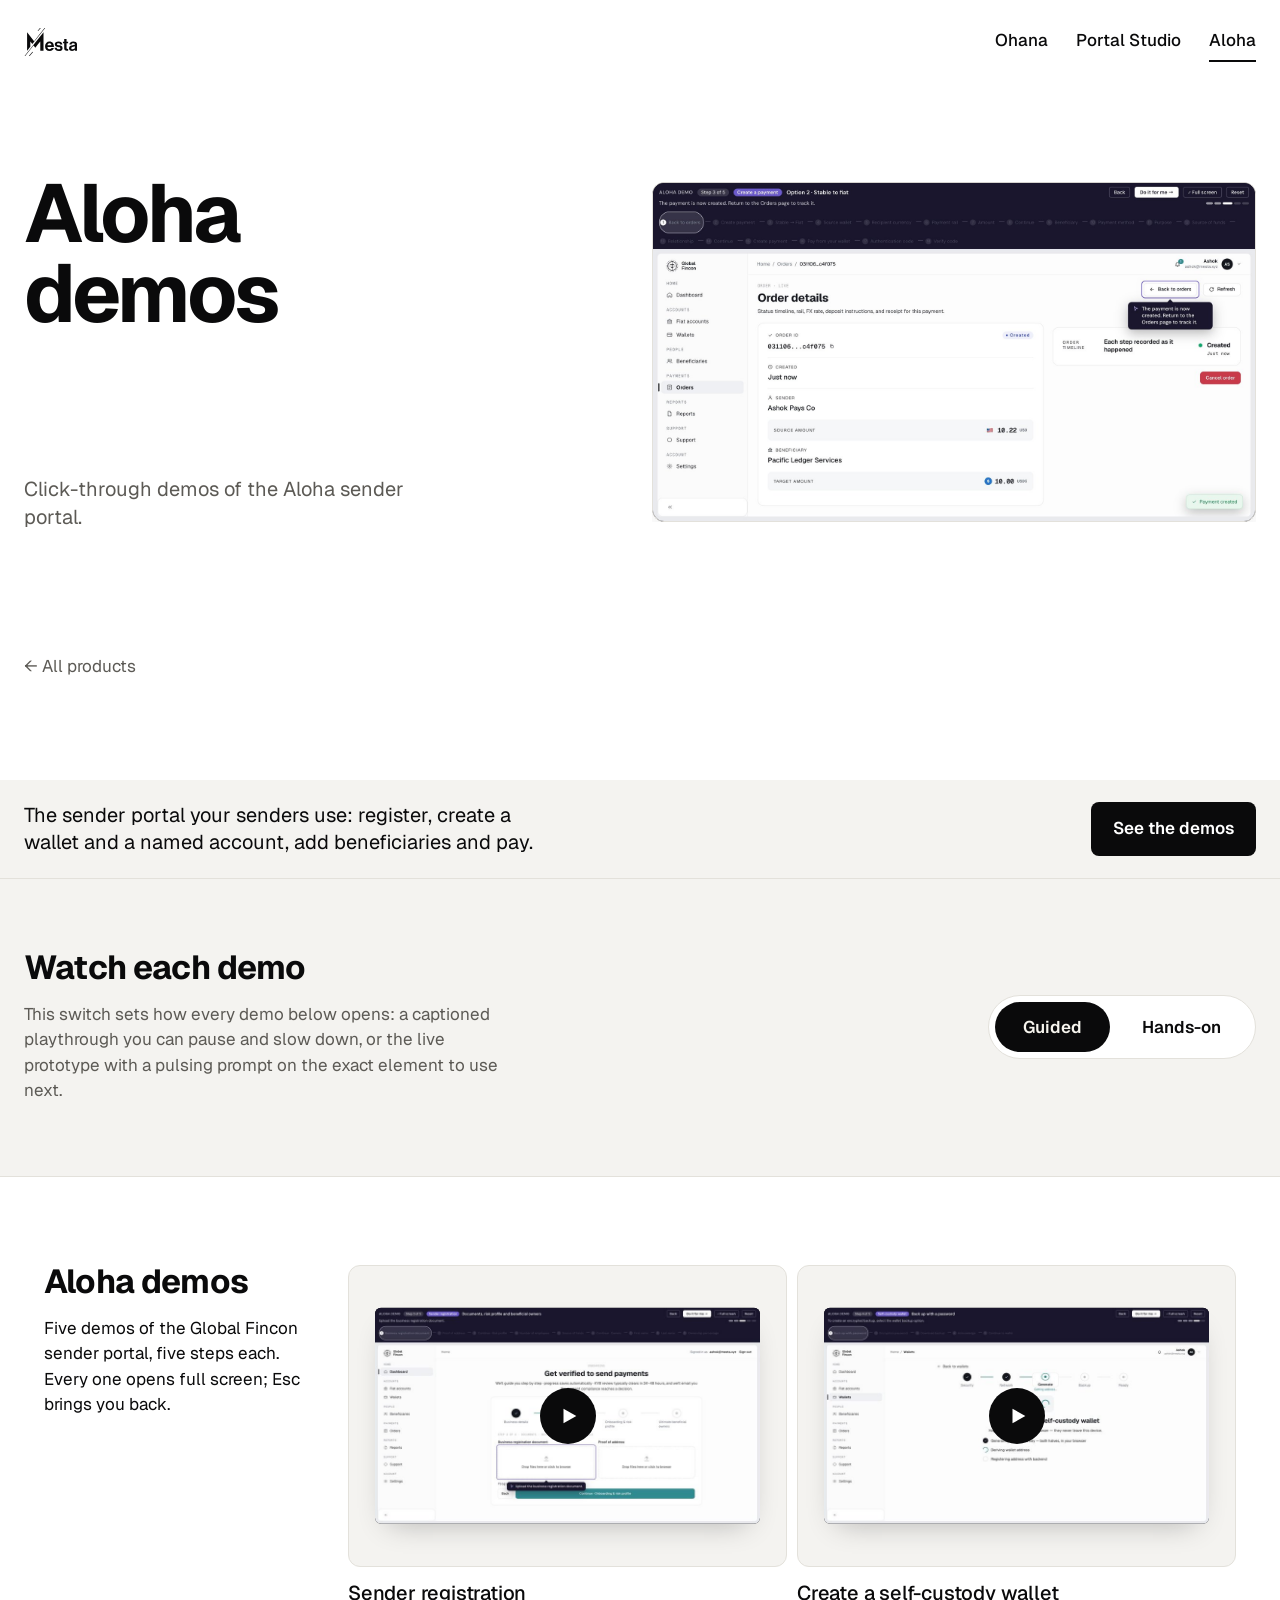
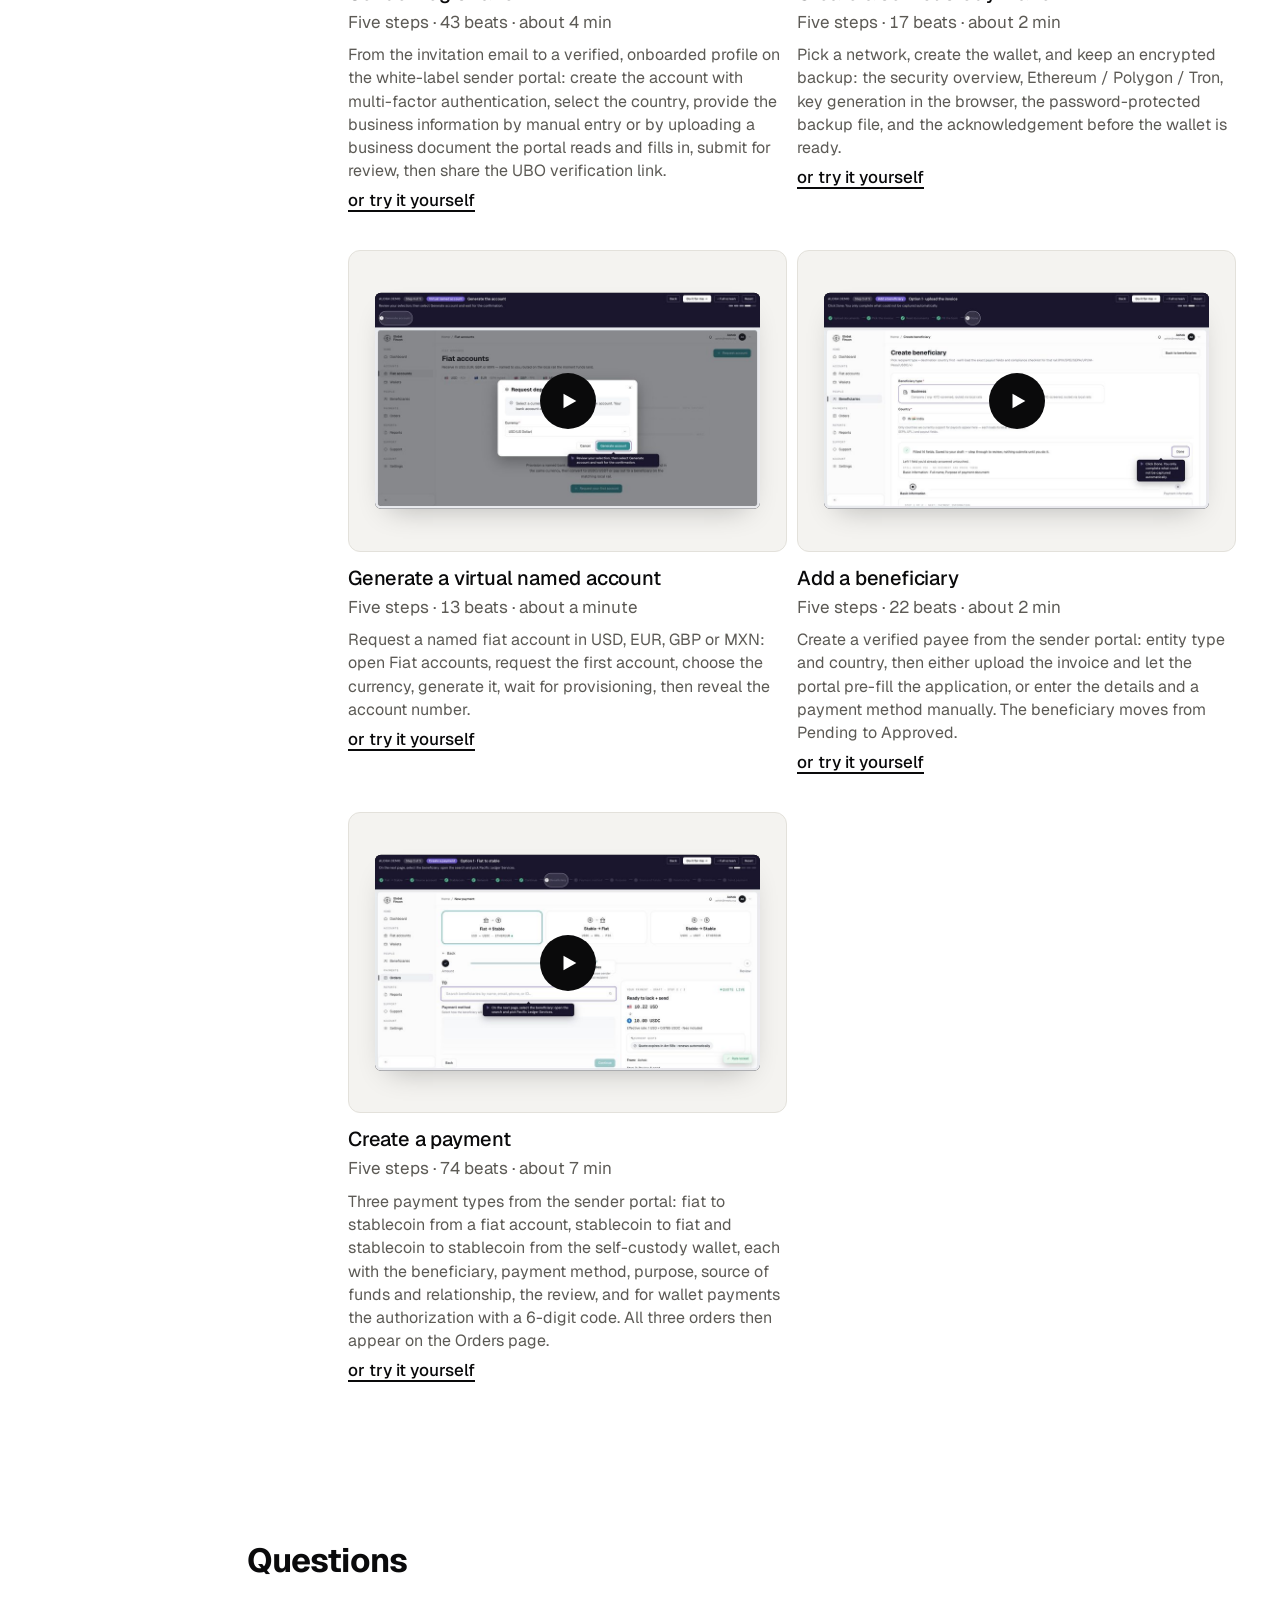
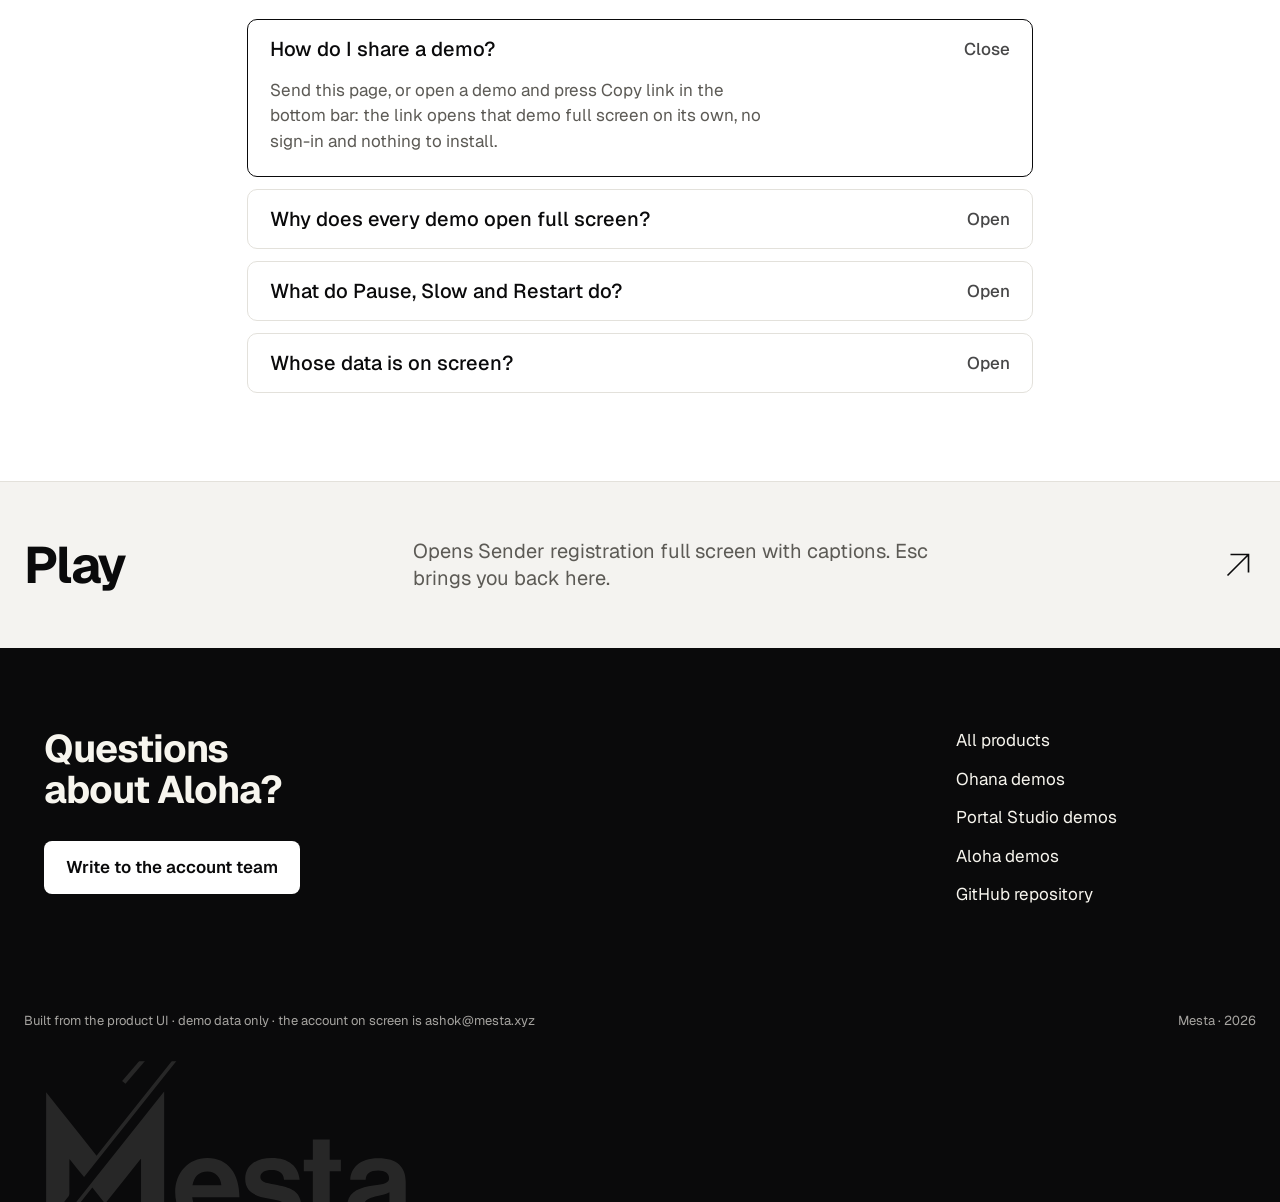
==== aloha.html @ 779334bf "feat: split the site into a home page and three product pages, plain styling Home links to Ohana, Po" ====
<!DOCTYPE html>
<html lang="en" class="no-js">
<head>
<meta charset="utf-8">
<meta name="viewport" content="width=device-width, initial-scale=1">
<link rel="icon" href="data:,">
<title>Aloha demos · the white-label sender portal</title>
<meta name="description" content="The sender portal your senders use: register, create a wallet and a named account, add beneficiaries and pay.">
<link rel="preconnect" href="https://fonts.googleapis.com">
<link rel="preconnect" href="https://fonts.gstatic.com" crossorigin>
<link href="https://fonts.googleapis.com/css2?family=Geist:wght@400;500;600;700&display=swap" rel="stylesheet">
<link rel="stylesheet" href="site.css">
</head>
<body data-product="aloha">
<section class="hero">
  <div class="field">
    <div class="bar"><a class="mark" href="index.html" aria-label="Mesta home"><span class="logo-slot"></span></a><nav><a href="ohana.html">Ohana</a><a href="portal-studio.html">Portal Studio</a><a href="aloha.html" class="on" aria-current="page">Aloha</a></nav></div>
    <h1 id="h1">Aloha<br>demos</h1><p class="under">Click-through demos of the Aloha sender portal.</p>
    <figure class="scrap shutter"><img src="assets/hero-aloha.jpg" width="1600" height="900" alt="Aloha: authorizing a stablecoin payment from the self-custody wallet"></figure>
    <a class="back" href="index.html">← All products</a>
  </div>
  <div class="band"><p>The sender portal your senders use: register, create a wallet and a named account, add beneficiaries and pay.</p><a class="act" href="#programme">See the demos</a></div>
</section>

<section class="mode" id="mode" data-mode="guided">
  <div class="copy reveal"><h2><span id="modeword">Watch</span> each demo</h2><p>This switch sets how every demo below opens: a captioned playthrough you can pause and slow down, or the live prototype with a pulsing prompt on the exact element to use next.</p></div>
  <div class="switch" data-ui role="group" aria-label="How every demo opens"><button class="on" data-set="guided" aria-pressed="true">Guided</button><button data-set="self" aria-pressed="false">Hands-on</button></div>
</section>

<section class="programme" id="programme"><div class="wrap g12">
  <div class="lead reveal"><h2>Aloha demos</h2><p>Five demos of the Global Fincon sender portal, five steps each. Every one opens full screen; Esc brings you back.</p></div>
  <div class="tiles" id="demos"></div>
</div></section>

<section class="faq" id="questions"><div class="wrap g12"><div class="inner">
  <h2 class="reveal">Questions</h2>
  <div class="cards" id="cards"></div>
</div></div></section>

<a class="play" href="prototype.html?flow=aloha-register&play=1" data-open="aloha-register" data-force="guided"><p>Opens Sender registration full screen with captions. Esc brings you back here.</p><svg class="arrow" viewBox="0 0 48 48" aria-hidden="true"><path d="M10 38 38 10M14 10h24v24"/></svg><span class="word">Play</span></a>

<footer><div class="wrap g12">
  <div class="top"><h2>Questions about Aloha?</h2><a class="act" href="mailto:support@mesta.xyz?subject=Ohana%20and%20Aloha%20demos">Write to the account team</a></div>
  <div class="links"><a href="index.html">All products</a><a href="ohana.html">Ohana demos</a><a href="portal-studio.html">Portal Studio demos</a><a href="aloha.html">Aloha demos</a><a href="https://github.com/Ashok-mesta/ohana-demo" target="_blank" rel="noopener">GitHub repository</a></div>
</div>
  <div class="legal"><span>Built from the product UI · demo data only · the account on screen is ashok@mesta.xyz</span><span>Mesta · 2026</span></div>
  <div class="mark" aria-hidden="true"><span class="logo-slot"></span></div>
</footer>

<div class="lb" id="lb" hidden>
  <iframe id="lbf" title="Demo" allow="fullscreen" allowfullscreen></iframe>
  <div class="lbc">
    <span class="ttl" id="lbt">Demo</span>
    <button class="btn p" id="lbplay">Pause</button>
    <button class="btn" id="lbrestart">Restart</button>
    <span class="lbl" id="lbspeedl">Speed</span>
    <div class="seg" id="lbspeed"><button id="slow">Slow</button><button id="normal" class="on">Normal</button></div>
    <button class="btn" id="lbcopy">Copy link</button>
    <span class="sp"></span>
    <button class="btn" id="lbfs">⤢ Full screen</button>
    <button class="btn" id="lbclose">Close</button>
  </div>
</div>
<script src="site.js"></script>
</body>
</html>
---- site.css ----
:root{
  --ink:#0A0A0B; --ink2:#16161A; --ink3:#1F1F24; --cream:#F7F5EE; --paper:#FEFDF8;
  --gold:#B08D57; --gold-deep:#9E7B45; --cyan:#0EA5E9; --cyan-deep:#0B7DB0;
  --soft:#5A5547; --cream-soft:rgba(247,245,238,.66);
  --m:24px; --max:1240px;
  --t-s:13px; --t-b:17px; --t-m:20px; --t-h:clamp(34px,4vw,56px);
  --ease:cubic-bezier(.16,1,.3,1); --ease-io:cubic-bezier(.65,0,.35,1);
}
*{box-sizing:border-box}
html{scroll-behavior:smooth;scrollbar-color:var(--ink2) var(--cream)}
body{margin:0;overflow-x:clip;background:var(--cream);color:var(--ink);font:400 var(--t-b)/1.5 'Geist',system-ui,sans-serif;-webkit-font-smoothing:antialiased;font-variant-numeric:tabular-nums;caret-color:var(--gold-deep)}
::selection{background:var(--gold);color:var(--ink)}
::-webkit-scrollbar{width:12px}::-webkit-scrollbar-track{background:var(--cream)}::-webkit-scrollbar-thumb{background:var(--ink2);border:3px solid var(--cream)}
:focus-visible{outline:3px solid var(--cyan);outline-offset:3px}
a{color:inherit;text-decoration:none}
button{font:inherit;color:inherit;background:none;border:0;padding:0;cursor:pointer}
h1,h2,h3,p{margin:0}
svg{display:block}
.wrap{max-width:var(--max);margin:0 auto;padding:0 var(--m)}
.g12{display:grid;grid-template-columns:repeat(12,minmax(0,1fr));gap:24px}

/* ===== hero: flush-left shout, seam picture ===== */
.hero{height:100svh;min-height:640px;display:grid;grid-template-rows:82% 18%;overflow:hidden}
.hero .field{position:relative;background:var(--ink);color:var(--cream);overflow:visible}
.hero .bar{position:absolute;left:var(--m);right:var(--m);top:22px;display:flex;align-items:center;gap:24px;z-index:3}
.hero .bar .mark svg{height:28px;width:auto;color:var(--cream)}
.hero .bar nav{margin-left:auto;display:flex;gap:28px;font-size:var(--t-b);font-weight:500}
.hero .bar nav a{padding:6px 0;border-bottom:2px solid transparent;transition:border-color .25s var(--ease)}
.hero .bar nav a:hover{border-bottom-color:var(--gold)}
.hero h1{position:absolute;left:var(--m);top:16%;width:62%;font:900 clamp(80px,12vw,190px)/.84 'Fraunces',serif;font-variation-settings:'opsz' 144;letter-spacing:-.035em;text-wrap:balance;z-index:1}
.hero .scrap{position:absolute;left:47%;top:-9%;height:112%;aspect-ratio:3/4;margin:0;transform:rotate(5deg);border-radius:50% 50% 0 0 / 38% 38% 0 0;overflow:hidden;background:var(--ink3);z-index:2}
.hero .scrap img{width:100%;height:100%;object-fit:cover;display:block}
.hero .band{background:var(--gold);color:var(--ink);display:flex;align-items:center;justify-content:space-between;gap:24px;padding:0 var(--m)}
.hero .band p{font-size:var(--t-m);line-height:1.35;max-width:40ch;text-wrap:pretty}
.hero .under{display:none}
.act{display:inline-flex;align-items:center;justify-content:center;background:var(--ink);color:var(--cream);font-size:var(--t-m);font-weight:600;padding:18px 28px;white-space:nowrap;transition:background .2s var(--ease),color .2s var(--ease)}
.act:hover{background:var(--cream);color:var(--ink)}

/* ===== mode: one control, blown up ===== */
.mode{position:relative;min-height:92svh;overflow:hidden;background:var(--cyan);color:var(--ink);padding:56px var(--m);transition:background .35s var(--ease)}
.mode[data-mode="self"]{background:var(--gold)}
.mode h2{font-size:var(--t-h);font-weight:700;letter-spacing:-.025em;line-height:1.05;max-width:12ch}
.mode p{margin-top:16px;max-width:44ch;font-size:var(--t-b)}
.switch{--u:min(46vh,24vw);position:absolute;right:calc(var(--u) * -.3);bottom:calc(var(--u) * -.2);height:var(--u);display:flex;padding:calc(var(--u) * .07);gap:calc(var(--u) * .04);border-radius:999px;background:rgba(10,10,11,.14)}
.switch button{height:100%;padding:0 calc(var(--u) * .34);border-radius:999px;font-size:calc(var(--u) * .22);font-weight:600;letter-spacing:-.025em;white-space:nowrap;color:var(--ink);transition:background .25s var(--ease),color .25s var(--ease)}
.switch button:hover{background:rgba(10,10,11,.1)}
.switch button.on{background:var(--ink);color:var(--cream)}
.switch button.on:hover{background:var(--ink)}

/* ===== programme: specimens on colour tiles ===== */
.programme{padding:112px 0 96px}
.programme .lead{grid-column:1/4}
.programme .lead h2{font-size:clamp(32px,3vw,44px);font-weight:700;letter-spacing:-.025em;line-height:1.05}
.programme .lead p{margin-top:16px;max-width:30ch;font-size:var(--t-b)}
.programme .lead .key{margin-top:28px;display:flex;flex-direction:column;gap:10px;font-size:var(--t-b)}
.programme .lead .key span{display:flex;align-items:center;gap:10px}
.programme .lead .key i{width:14px;height:14px;display:inline-block;flex:none}
.tiles{grid-column:4/13;display:grid;grid-template-columns:repeat(3,minmax(0,1fr));gap:36px 10px}
.item h3{margin-top:14px;font-size:var(--t-m);font-weight:500;letter-spacing:-.01em;line-height:1.25}
.item .fact{margin-top:4px;font-size:var(--t-b);color:var(--soft)}
.item .alt{margin-top:6px;font-size:var(--t-b)}
.item .alt button{color:var(--ink);font-weight:500;text-decoration:underline;text-underline-offset:4px;text-decoration-color:var(--gold-deep);text-decoration-thickness:1.5px}
.item .alt button:hover{text-decoration-color:var(--ink)}
.tile{position:relative;display:block;width:100%;aspect-ratio:4/5;overflow:hidden;text-align:left}
.tile.ohana{background:var(--ink2)}.tile.portal{background:var(--gold)}.tile.aloha{background:var(--cyan)}
.tile .shot{position:absolute;left:6%;width:88%;top:50%;transform:translateY(-50%);aspect-ratio:16/9;overflow:hidden;background:#0f1014}
.tile .shot img{position:absolute;inset:0;width:100%;height:100%;display:block}
.tile .go{position:absolute;left:50%;top:50%;width:64px;height:64px;margin:-32px 0 0 -32px;border-radius:50%;background:var(--cream);color:var(--ink);display:flex;align-items:center;justify-content:center;transition:transform .35s var(--ease),background .2s var(--ease)}
.tile .go svg{width:22px;height:22px;margin-left:3px;fill:currentColor}
.tile:hover .go,.tile:focus-visible .go{transform:scale(1.12);background:#fff}

/* ===== figure: one number owns the screen ===== */
.figure{background:var(--ink);color:var(--cream);min-height:90svh;display:grid;grid-template-rows:auto 1fr auto;padding:56px var(--m) 48px}
.figure h2{font-size:var(--t-h);font-weight:600;letter-spacing:-.02em;line-height:1.1}
.figure .num{align-self:end;font:700 clamp(180px,23vw,380px)/.8 'Geist',sans-serif;letter-spacing:-.05em;display:inline-flex;align-items:flex-start;width:max-content}
.figure .num sup{font-size:.25em;line-height:1;margin-top:.12em;margin-left:.06em;font-weight:500;letter-spacing:-.02em;vertical-align:top}
.figure .cap{margin-top:28px;max-width:32ch;font-size:var(--t-b);line-height:1.5;color:var(--cream-soft)}
.figure .src{margin-top:24px;text-align:right;font-size:var(--t-s);color:var(--cream-soft)}

/* ===== questions: tabbed index cards ===== */
.faq{padding:112px 0 120px}
.faq .inner{grid-column:3/11}
.faq h2{font-size:var(--t-h);font-weight:700;letter-spacing:-.025em;line-height:1.05;margin-bottom:40px}
.cards{display:flex;flex-direction:column}
.card{--tab:200px;--step:min(120px,calc((100% - 200px) / 4));position:relative;margin-top:-40px;padding-top:40px;clip-path:polygon(var(--x) 0,calc(var(--x) + var(--tab)) 0,calc(var(--x) + var(--tab)) 40px,100% 40px,100% 100%,0 100%,0 40px,var(--x) 40px)}
.card:first-child{margin-top:0}
.card.c-ink{background:var(--ink);color:var(--cream)}.card.c-gold{background:var(--gold);color:var(--ink)}.card.c-cyan{background:var(--cyan);color:var(--ink)}
.card .tab{position:absolute;top:0;left:var(--x);width:var(--tab);height:40px;display:flex;align-items:center;padding:0 20px;white-space:nowrap;font-size:var(--t-b);font-weight:500}
.card .q{display:flex;width:100%;align-items:center;justify-content:space-between;gap:16px;padding:16px 22px;min-height:56px;font-size:var(--t-m);font-weight:500;text-align:left;line-height:1.3}
.card .q .st{flex:none;font-size:var(--t-b);font-weight:500;opacity:.75}
.card .a{display:none;padding:0 22px 64px;max-width:50ch;font-size:var(--t-b);line-height:1.5}
.card.open .a{display:block}
.card .a a{text-decoration:underline;text-underline-offset:3px}
.card:not(.open){padding-bottom:40px}

/* ===== play: one word is the button ===== */
.play{position:relative;display:block;height:66svh;min-height:420px;overflow:hidden;background:var(--gold);color:var(--ink);border-radius:8vw 8vw 0 0;transition:background .15s,color .15s}
.play:hover,.play:focus-visible{background:var(--ink);color:var(--gold)}
.play p{position:absolute;left:var(--m);top:28px;max-width:40ch;font-size:var(--t-m);line-height:1.35}
.play .arrow{position:absolute;right:var(--m);top:28px;width:48px;height:48px;stroke:currentColor;stroke-width:2.2;fill:none}
.play .word{position:absolute;left:var(--m);right:var(--m);bottom:24px;font:900 min(44vw,48svh)/.78 'Fraunces',serif;font-variation-settings:'opsz' 144;letter-spacing:-.045em;white-space:nowrap;text-align:left}

/* ===== footer: invitation over a cropped name ===== */
footer{position:relative;background:var(--ink);color:var(--cream);min-height:86svh;overflow:hidden;padding:88px 0 0}
footer .top{grid-column:1/8}
footer .top h2{font:700 var(--t-h)/1 'Fraunces',serif;font-variation-settings:'opsz' 144;letter-spacing:-.025em;max-width:11ch}
footer .top .act{margin-top:32px;background:var(--cream);color:var(--ink)}
footer .top .act:hover{background:var(--gold);color:var(--ink)}
footer .links{grid-column:10/13;display:flex;flex-direction:column;gap:12px;font-size:var(--t-b)}
footer .links a{width:max-content;border-bottom:1.5px solid transparent;transition:border-color .2s}
footer .links a:hover{border-bottom-color:var(--gold)}
footer .mark{position:absolute;left:var(--m);right:0;bottom:0;width:30vw;transform:translateY(30%);color:var(--cream);white-space:nowrap}
footer .mark svg{width:30vw;height:auto}
footer .legal{position:absolute;left:var(--m);right:var(--m);bottom:calc(30vw * .55 * .7 + 24px);display:flex;justify-content:space-between;gap:24px;font-size:var(--t-s);color:var(--cream-soft)}

/* ===== lightbox (unchanged behaviour) ===== */
.lb{position:fixed;inset:0;z-index:50;background:var(--ink);display:flex;flex-direction:column}
.lb[hidden]{display:none}
.lb iframe{flex:1;width:100%;border:0;background:var(--ink)}
.lbc{flex:none;height:60px;display:flex;align-items:center;gap:8px;padding:0 16px;background:var(--ink);color:var(--cream)}
.lbc .ttl{font-weight:600;font-size:var(--t-b);margin-right:12px}
.lbc .btn{border-radius:999px;padding:9px 18px;font-size:var(--t-b);font-weight:500;background:rgba(247,245,238,.12);color:var(--cream);transition:background .2s}
.lbc .btn:hover{background:rgba(247,245,238,.22)}
.lbc .btn.p{background:var(--gold);color:var(--ink)}
.lbc .btn.p:hover{background:#c9a56a}
.lbc .lbl{font-size:var(--t-b);color:var(--cream-soft)}
.lbc .sp{flex:1}
.seg{display:flex;gap:3px;background:rgba(247,245,238,.12);border-radius:999px;padding:3px}
.seg button{border-radius:999px;padding:6px 14px;font-size:var(--t-b);font-weight:500;color:var(--cream)}
.seg button.on{background:var(--cream);color:var(--ink)}

/* ===== motion ===== */
.shutter{overflow:hidden}
@media (prefers-reduced-motion:no-preference){
  .js .shutter{clip-path:inset(0 0 100% 0);transition:clip-path 1100ms var(--ease-io)}
  .js .shutter img{transform:scale(1.12);transition:transform 1500ms var(--ease)}
  .js .shutter.is-in{clip-path:inset(0)}
  .js .shutter.is-in img{transform:none}
  .js .reveal{opacity:0;transform:translateY(22px);transition:opacity .7s var(--ease),transform .9s var(--ease)}
  .js .reveal.is-in{opacity:1;transform:none}
  .js .item.reveal{transition-delay:calc(var(--i) * 60ms)}
  .js .card.reveal:not(.is-in){transform:translateX(-28px)}
  .js .figure .num.reveal:not(.is-in){transform:translateY(40px)}
  .js .hero h1{opacity:0;transform:translateY(12px);transition:opacity .9s var(--ease) .2s,transform 1.1s var(--ease) .2s}
  .js .hero h1.is-in{opacity:1;transform:none}
}

/* ===== phone ===== */
@media (max-width:760px){
  :root{--m:16px}
  .g12{display:block}
  .hero{grid-template-rows:78% 22%;min-height:600px}
  .hero .bar nav{gap:16px;font-size:16px}
  .hero .bar nav a:nth-child(2){display:none}
  .hero h1{top:12%;width:auto;right:var(--m);font-size:19vw;z-index:3}
  .hero .scrap{left:auto;right:-6%;top:auto;bottom:2%;height:auto;width:52%}
  .hero .band{flex-direction:column;align-items:stretch;justify-content:center;gap:12px;padding:14px var(--m)}
  .hero .band p{display:none}
  .hero .under{display:block;position:absolute;left:var(--m);right:var(--m);top:calc(12% + 2 * 19vw * .84 + 20px);font-size:var(--t-m);line-height:1.35;color:var(--cream-soft);z-index:1;max-width:28ch}
  .act{padding:14px 20px;font-size:var(--t-b)}
  .mode{min-height:68svh;padding:40px var(--m)}
  :root{--t-h:28px}
  .mode h2{font-size:var(--t-h)}
  .mode p{font-size:var(--t-b)}
  .switch{--u:31vw;left:0;right:auto;bottom:calc(var(--u) * -.12)}
  .programme{padding:72px 0 64px}
  .programme .lead h2{font-size:var(--t-h)}
  .programme .lead p{max-width:none}
  .tiles{margin-top:36px;grid-template-columns:repeat(2,minmax(0,1fr));gap:28px 8px}
  .item h3{font-size:var(--t-b)}
  .item .fact,.item .alt{font-size:16px}
  .tile .go{width:48px;height:48px;margin:-24px 0 0 -24px}
  .figure{min-height:80svh;padding:40px var(--m) 32px}
  .figure h2{font-size:var(--t-h)}
  .figure .num{font-size:46vw}
  .figure .cap{max-width:80%}
  .faq{padding:72px 0 80px}
  .faq h2{font-size:var(--t-h);margin-bottom:28px}
  .card{--tab:136px;--step:44px}
  .card .q{font-size:var(--t-b);padding:14px 16px}
  .card .a{padding:0 16px 56px}
  .play{height:46svh;min-height:260px;border-radius:12vw 12vw 0 0}
  .play p{font-size:var(--t-b);max-width:60%}
  .play .arrow{width:32px;height:32px}
  .play .word{font-size:min(38vw,36svh)}
  footer{padding:56px 0 calc(34vw * .4 + 120px);min-height:0}
  footer .top h2{font-size:36px;max-width:none}
  footer .top .act{width:100%}
  footer .links{margin-top:32px;flex-direction:row;flex-wrap:wrap;gap:8px 18px}
  footer .mark,footer .mark svg{width:34vw}
  footer .mark{transform:translate(0,30%)}
  footer .legal{bottom:calc(34vw * .55 * .7 + 18px);flex-direction:column;gap:4px}
  .lbc{height:auto;flex-wrap:wrap;padding:10px 12px}
  .lbc .ttl{width:100%}
}
@media (min-width:761px) and (max-width:1100px){
  .mode{min-height:70svh}
  .switch{--u:min(40vh,30vw);right:calc(var(--u) * -.3)}
  .figure{min-height:72svh}
  .hero h1{z-index:3}
  .hero .scrap{left:auto;right:-6%;top:auto;bottom:-6%;height:70%}
  footer{min-height:0;padding-bottom:calc(30vw * .4 + 150px)}
  .programme .lead{grid-column:1/13}
  .tiles{grid-column:1/13;margin-top:36px}
  .faq .inner{grid-column:1/13}
  footer .top{grid-column:1/9}footer .links{grid-column:9/13}
}

/* ===== shared nav on product pages ===== */
.hero .bar nav a.on{border-bottom-color:var(--gold)}
.hero .back{position:absolute;left:var(--m);bottom:28px;font-size:var(--t-b);color:var(--cream-soft);z-index:3}
.hero .back:hover{color:var(--cream)}

/* ===== home: one door per product ===== */
.doors{display:flex;flex-direction:column}
.door{position:relative;display:grid;grid-template-columns:repeat(12,minmax(0,1fr));gap:24px;min-height:86svh;padding:64px var(--m);overflow:hidden;color:var(--ink)}
.door.ohana{background:var(--ink2);color:var(--cream)}.door.portal{background:var(--gold)}.door.aloha{background:var(--cyan)}
.door .txt{grid-column:1/7;display:flex;flex-direction:column;justify-content:space-between;gap:40px;z-index:2}
.door h2{font:900 clamp(72px,9vw,150px)/.86 'Fraunces',serif;font-variation-settings:'opsz' 144;letter-spacing:-.04em;text-wrap:balance}
.door .what{margin-top:20px;max-width:36ch;font-size:var(--t-m);line-height:1.35}
.door ul{list-style:none;margin:0;padding:0;display:flex;flex-direction:column;gap:6px;font-size:var(--t-b)}
.door ul li{display:flex;gap:12px}
.door ul li span{opacity:.7}
.door .go{display:inline-flex;align-items:center;gap:12px;font-size:var(--t-m);font-weight:600;width:max-content;border-bottom:2px solid currentColor;padding-bottom:4px}
.door .go svg{width:22px;height:22px;stroke:currentColor;stroke-width:2.2;fill:none;transition:transform .3s var(--ease)}
.door:hover .go svg,.door:focus-visible .go svg{transform:translate(4px,-4px)}
.door .pic{grid-column:7/13;position:relative;align-self:center;margin:0;transform:rotate(-3deg);box-shadow:0 30px 60px rgba(10,10,11,.28);overflow:hidden;aspect-ratio:16/9;background:#0f1014}
.door.portal .pic{transform:rotate(3deg)}
.door .pic img{width:100%;height:100%;object-fit:cover;display:block;transition:transform 1.2s var(--ease)}
.door:hover .pic img{transform:scale(1.04)}
.item .intro2{margin-top:8px;font-size:16px;line-height:1.45;color:var(--soft);max-width:48ch}
@media (min-width:1101px){.tiles{grid-template-columns:repeat(2,minmax(0,1fr))}.tiles .tile{aspect-ratio:16/11}}
@media (max-width:760px){
  .door{display:flex;flex-direction:column;min-height:0;padding:48px var(--m) 56px;gap:28px}
  .door h2{font-size:16vw}
  .door .what{font-size:var(--t-b)}
  .door .pic,.door.portal .pic{width:100%;transform:rotate(-2deg)}
  .item .intro2{display:none}
}
@media (min-width:761px) and (max-width:1100px){
  .door{grid-template-columns:1fr;min-height:0}
  .door .txt,.door .pic{grid-column:1/-1}
}

/* ===== plain & professional override (2026-10-28) ===== */
:root{--paper:#FFFFFF;--stone:#F4F3F0;--rule:#E3E1DB;--soft:#5C5A55;--accent:#1F1F24}
body{background:var(--paper)}
.hero{height:auto;min-height:0;display:block;overflow:hidden;border-bottom:1px solid var(--rule)}
.hero .field{background:var(--paper);color:var(--ink);min-height:calc(100svh - 120px);display:grid;grid-template-columns:repeat(12,minmax(0,1fr));gap:24px;align-items:center;padding:110px var(--m) 64px;position:relative}
.hero .bar{position:absolute}
.hero .bar .mark svg{color:var(--ink)}
.hero .bar nav a:hover,.hero .bar nav a.on{border-bottom-color:var(--ink)}
.hero h1{position:static;grid-column:1/7;width:auto;font:700 clamp(52px,6.4vw,104px)/.98 'Geist',sans-serif;letter-spacing:-.04em;color:var(--ink)}
.hero .under{display:block;position:static;grid-column:1/7;grid-row:2;margin-top:-8px;font-size:var(--t-m);line-height:1.4;color:var(--soft);max-width:34ch}
.hero .scrap{position:relative;left:auto;right:auto;top:auto;bottom:auto;grid-column:7/13;grid-row:1/3;height:auto;width:100%;aspect-ratio:16/9;transform:none;border-radius:12px;border:1px solid var(--rule);box-shadow:0 24px 48px -24px rgba(10,10,11,.25)}
.hero .back{position:static;grid-column:1/7;grid-row:3;color:var(--soft)}
.hero .back:hover{color:var(--ink)}
.hero .band{background:var(--stone);color:var(--ink);padding:22px var(--m)}
.act{background:var(--ink);color:#fff;border-radius:8px;font-size:var(--t-b);padding:14px 22px}
.act:hover{background:#2c2c33;color:#fff}
.mode{background:var(--stone);min-height:0;padding:72px var(--m);display:flex;align-items:center;justify-content:space-between;gap:40px;flex-wrap:wrap;border-bottom:1px solid var(--rule)}
.mode[data-mode="self"]{background:var(--stone)}
.mode h2{font-size:clamp(28px,2.6vw,40px);max-width:none}
.mode p{color:var(--soft)}
.switch{--u:64px;position:static;height:var(--u);padding:6px;gap:4px;border-radius:999px;background:#fff;border:1px solid var(--rule)}
.switch button{font-size:var(--t-b);padding:0 28px;letter-spacing:0}
.switch button:hover{background:var(--stone)}
.programme{padding:88px 0 72px}
.programme .lead h2,.faq h2,.figure h2{font-size:clamp(28px,2.6vw,40px);font-weight:700;letter-spacing:-.025em}
.tile.ohana,.tile.portal,.tile.aloha{background:var(--stone);border:1px solid var(--rule);border-radius:12px}
.tile .shot{border-radius:6px;box-shadow:0 12px 28px -14px rgba(10,10,11,.3)}
.tile .go{background:var(--ink);color:#fff;width:56px;height:56px;margin:-28px 0 0 -28px}
.tile:hover .go,.tile:focus-visible .go{background:#2c2c33}
.item .alt button{text-decoration-color:var(--ink)}
.figure{background:var(--stone);color:var(--ink);min-height:0;padding:80px var(--m)}
.figure .num{font-size:clamp(140px,16vw,260px);margin-top:40px}
.figure .cap,.figure .src{color:var(--soft)}
.faq{padding:88px 0}
.card.c-ink,.card.c-gold,.card.c-cyan{background:#fff;color:var(--ink);border:1px solid var(--rule);clip-path:none;margin-top:12px;padding-top:0;border-radius:10px}
.card:first-child{margin-top:0}
.card .tab{display:none}
.card:not(.open){padding-bottom:0}
.card .a{padding:0 22px 22px;color:var(--soft)}
.card.open{border-color:var(--ink)}
.play{background:var(--ink);color:#fff;border-radius:0;height:auto;min-height:0;padding:56px var(--m);display:flex;align-items:center;justify-content:space-between;gap:24px}
.play:hover,.play:focus-visible{background:#1F1F24;color:#fff}
.play p{position:static;order:2;max-width:40ch;color:rgba(255,255,255,.75)}
.play .arrow{position:static;order:3;width:36px;height:36px}
.play .word{position:static;order:1;font:700 clamp(40px,4vw,64px)/1 'Geist',sans-serif;letter-spacing:-.03em}
footer{min-height:0;padding:80px 0 calc(30vw * .4 + 140px)}
footer .top h2{font:700 clamp(30px,3vw,48px)/1.05 'Geist',sans-serif;letter-spacing:-.025em}
footer .top .act{background:#fff;color:var(--ink)}
footer .top .act:hover{background:var(--stone);color:var(--ink)}
footer .mark{opacity:.12}
.door,.door.ohana,.door.portal,.door.aloha{background:var(--paper);color:var(--ink);min-height:0;padding:72px var(--m);border-bottom:1px solid var(--rule)}
.door.portal{background:var(--stone)}
.door h2{font:700 clamp(44px,5vw,80px)/1 'Geist',sans-serif;letter-spacing:-.04em}
.door .what{color:var(--soft)}
.door .pic,.door.portal .pic{transform:none;border-radius:12px;border:1px solid var(--rule);box-shadow:0 24px 48px -24px rgba(10,10,11,.25)}
.door:hover .pic img{transform:scale(1.02)}
.lbc .btn.p{background:#fff;color:var(--ink)}
.lbc .btn.p:hover{background:var(--stone)}
::selection{background:var(--ink);color:#fff}
:focus-visible{outline-color:var(--ink)}
@media (max-width:1100px){
  .hero .field{grid-template-columns:1fr;padding-top:96px}
  .hero h1,.hero .under,.hero .back,.hero .scrap{grid-column:1/-1;grid-row:auto}
}
@media (max-width:760px){
  .hero .field{min-height:0;padding:88px var(--m) 40px;gap:20px}
  .hero h1{font-size:clamp(44px,13vw,64px)}
  .hero .under{margin-top:0;font-size:var(--t-b)}
  .hero .band p{display:block}
  .hero .bar nav{gap:14px;font-size:15px}
  .hero .bar nav a:nth-child(2){display:inline}
  .mode{padding:48px var(--m)}
  .switch{--u:56px;width:100%}.switch button{flex:1;padding:0 12px}
  .play{flex-direction:column;align-items:flex-start;padding:40px var(--m)}
  .door{padding:48px var(--m)}
  .door h2{font-size:12vw}
  footer{padding:56px 0 calc(34vw * .4 + 110px)}
}
@media (prefers-reduced-motion:no-preference){
  .js .hero h1{opacity:1;transform:none;transition:none}
  .js .shutter{clip-path:none;transition:none}
  .js .shutter img{transform:none;transition:none}
}
.play{background:var(--stone);color:var(--ink);border-top:1px solid var(--rule)}
.play:hover,.play:focus-visible{background:#EBE9E4;color:var(--ink)}
.play p{color:var(--soft)}
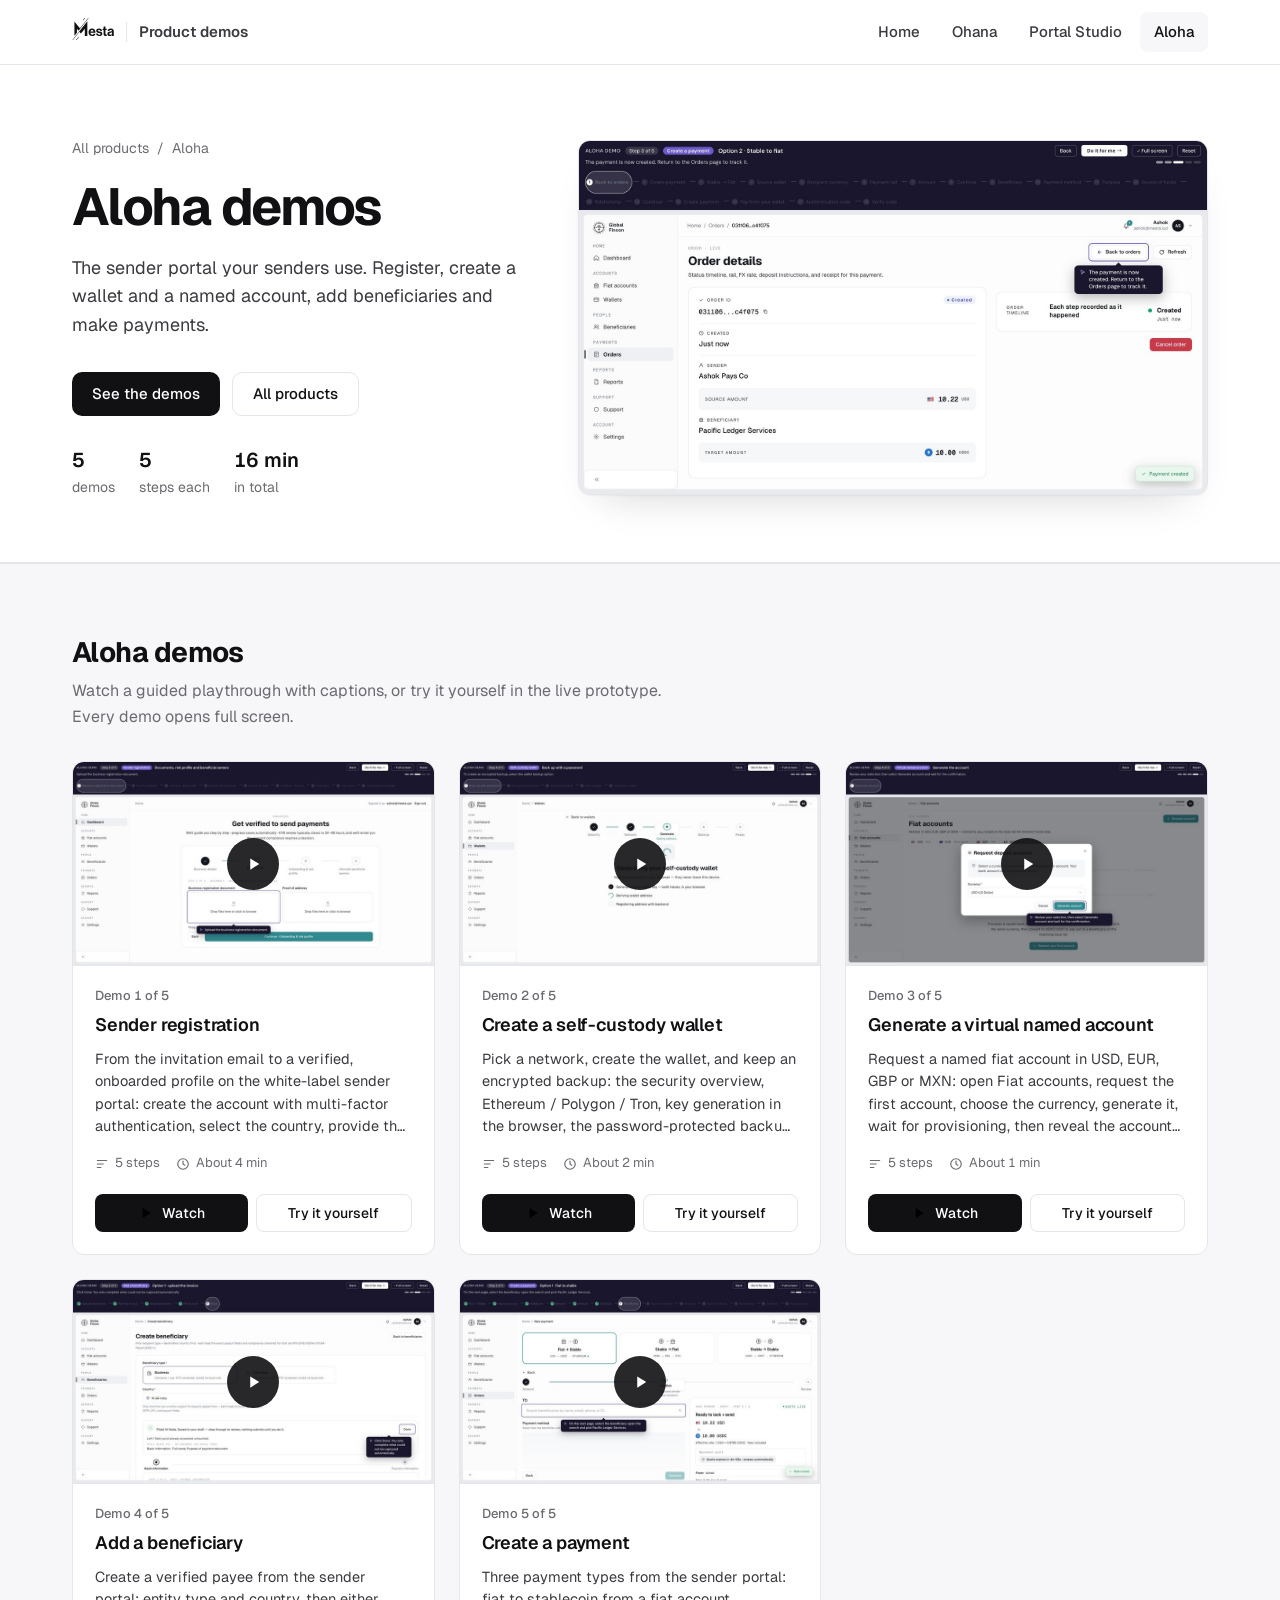
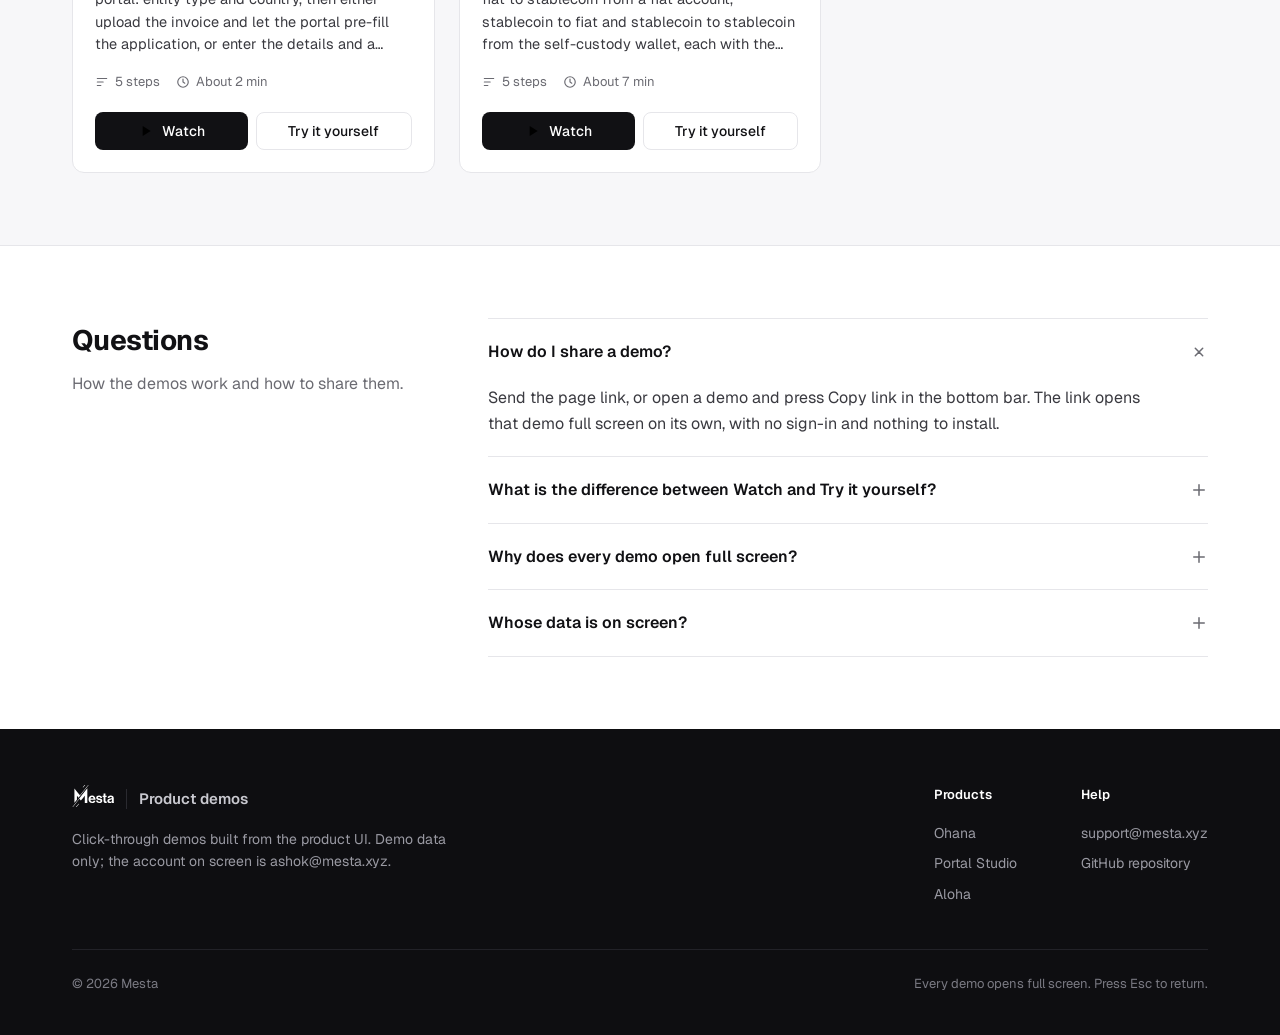
==== commit 2f9ef63b: "fix: rebuild the demo pages on one clean, aligned layout Sticky header, one centred content width, a" ====
--- a/aloha.html
+++ b/aloha.html
@@ -1,65 +1,37 @@
 <!DOCTYPE html>
-<html lang="en" class="no-js">
+<html lang="en">
 <head>
 <meta charset="utf-8">
 <meta name="viewport" content="width=device-width, initial-scale=1">
 <link rel="icon" href="data:,">
-<title>Aloha demos · the white-label sender portal</title>
-<meta name="description" content="The sender portal your senders use: register, create a wallet and a named account, add beneficiaries and pay.">
-<link rel="preconnect" href="https://fonts.googleapis.com">
-<link rel="preconnect" href="https://fonts.gstatic.com" crossorigin>
-<link href="https://fonts.googleapis.com/css2?family=Geist:wght@400;500;600;700&display=swap" rel="stylesheet">
+<title>Aloha demos · Mesta product demos</title>
+<meta name="description" content="The sender portal your senders use. Register, create a wallet and a named account, add beneficiaries and make payments.">
+<link rel="preconnect" href="https://fonts.googleapis.com"><link rel="preconnect" href="https://fonts.gstatic.com" crossorigin><link href="https://fonts.googleapis.com/css2?family=Geist:wght@400;500;600;700&display=swap" rel="stylesheet">
 <link rel="stylesheet" href="site.css">
 </head>
 <body data-product="aloha">
-<section class="hero">
-  <div class="field">
-    <div class="bar"><a class="mark" href="index.html" aria-label="Mesta home"><span class="logo-slot"></span></a><nav><a href="ohana.html">Ohana</a><a href="portal-studio.html">Portal Studio</a><a href="aloha.html" class="on" aria-current="page">Aloha</a></nav></div>
-    <h1 id="h1">Aloha<br>demos</h1><p class="under">Click-through demos of the Aloha sender portal.</p>
-    <figure class="scrap shutter"><img src="assets/hero-aloha.jpg" width="1600" height="900" alt="Aloha: authorizing a stablecoin payment from the self-custody wallet"></figure>
-    <a class="back" href="index.html">← All products</a>
-  </div>
-  <div class="band"><p>The sender portal your senders use: register, create a wallet and a named account, add beneficiaries and pay.</p><a class="act" href="#programme">See the demos</a></div>
-</section>
-
-<section class="mode" id="mode" data-mode="guided">
-  <div class="copy reveal"><h2><span id="modeword">Watch</span> each demo</h2><p>This switch sets how every demo below opens: a captioned playthrough you can pause and slow down, or the live prototype with a pulsing prompt on the exact element to use next.</p></div>
-  <div class="switch" data-ui role="group" aria-label="How every demo opens"><button class="on" data-set="guided" aria-pressed="true">Guided</button><button data-set="self" aria-pressed="false">Hands-on</button></div>
-</section>
-
-<section class="programme" id="programme"><div class="wrap g12">
-  <div class="lead reveal"><h2>Aloha demos</h2><p>Five demos of the Global Fincon sender portal, five steps each. Every one opens full screen; Esc brings you back.</p></div>
-  <div class="tiles" id="demos"></div>
+<header class="site-header"><div class="container"><a class="brand" href="index.html" aria-label="Mesta product demos"><span class="logo-slot"></span><span class="sep"></span><span class="name">Product demos</span></a><nav class="site-nav"><a class="home" href="index.html">Home</a><a class="ohana" href="ohana.html">Ohana</a><a class="portal" href="portal-studio.html">Portal Studio</a><a class="aloha on" href="aloha.html" aria-current="page">Aloha</a></nav></div></header>
+<main>
+<section class="hero"><div class="container">
+  <div><div class="crumb"><a href="index.html">All products</a><span>/</span><span>Aloha</span></div><h1>Aloha demos</h1><p class="lede">The sender portal your senders use. Register, create a wallet and a named account, add beneficiaries and make payments.</p>
+    <div class="actions"><a class="btn btn-primary" href="#demos">See the demos</a><a class="btn btn-secondary" href="index.html">All products</a></div>
+    <div class="meta"><div><b id="m-count">–</b>demos</div><div><b>5</b>steps each</div><div><b id="m-time">–</b>in total</div></div></div>
+  <div class="frame"><img src="assets/hero-aloha.jpg" width="1600" height="900" alt="Aloha: authorizing a stablecoin payment"></div>
 </div></section>
-
-<section class="faq" id="questions"><div class="wrap g12"><div class="inner">
-  <h2 class="reveal">Questions</h2>
-  <div class="cards" id="cards"></div>
-</div></div></section>
-
-<a class="play" href="prototype.html?flow=aloha-register&play=1" data-open="aloha-register" data-force="guided"><p>Opens Sender registration full screen with captions. Esc brings you back here.</p><svg class="arrow" viewBox="0 0 48 48" aria-hidden="true"><path d="M10 38 38 10M14 10h24v24"/></svg><span class="word">Play</span></a>
-
-<footer><div class="wrap g12">
-  <div class="top"><h2>Questions about Aloha?</h2><a class="act" href="mailto:support@mesta.xyz?subject=Ohana%20and%20Aloha%20demos">Write to the account team</a></div>
-  <div class="links"><a href="index.html">All products</a><a href="ohana.html">Ohana demos</a><a href="portal-studio.html">Portal Studio demos</a><a href="aloha.html">Aloha demos</a><a href="https://github.com/Ashok-mesta/ohana-demo" target="_blank" rel="noopener">GitHub repository</a></div>
-</div>
-  <div class="legal"><span>Built from the product UI · demo data only · the account on screen is ashok@mesta.xyz</span><span>Mesta · 2026</span></div>
-  <div class="mark" aria-hidden="true"><span class="logo-slot"></span></div>
-</footer>
-
+<section class="section alt"><div class="container">
+  <div class="section-head"><div><h2>Aloha demos</h2><p>Watch a guided playthrough with captions, or try it yourself in the live prototype. Every demo opens full screen.</p></div></div>
+  <div class="demos" id="demos"></div>
+</div></section>
+<section class="section"><div class="container faq"><div><h2>Questions</h2><p class="sub">How the demos work and how to share them.</p></div><div class="qa"><details open><summary>How do I share a demo?<svg viewBox="0 0 24 24" fill="none" stroke="currentColor" stroke-width="2" stroke-linecap="round"><path d="M12 5v14M5 12h14"/></svg></summary><p>Send the page link, or open a demo and press Copy link in the bottom bar. The link opens that demo full screen on its own, with no sign-in and nothing to install.</p></details><details><summary>What is the difference between Watch and Try it yourself?<svg viewBox="0 0 24 24" fill="none" stroke="currentColor" stroke-width="2" stroke-linecap="round"><path d="M12 5v14M5 12h14"/></svg></summary><p>Watch plays the demo with a cursor and captions; you can pause, slow it down or restart it. Try it yourself opens the live prototype with a highlighted prompt on the exact element to use next.</p></details><details><summary>Why does every demo open full screen?<svg viewBox="0 0 24 24" fill="none" stroke="currentColor" stroke-width="2" stroke-linecap="round"><path d="M12 5v14M5 12h14"/></svg></summary><p>A demo on a call should fill the screen. The frame is 16:9 and scales to any window. Press Esc, or Close in the bottom bar, to come back.</p></details><details><summary>Whose data is on screen?<svg viewBox="0 0 24 24" fill="none" stroke="currentColor" stroke-width="2" stroke-linecap="round"><path d="M12 5v14M5 12h14"/></svg></summary><p>Demo data only. The account is Ashok at ashok@mesta.xyz. Nothing is live and nothing is submitted.</p></details></div></div></section>
+</main>
+<footer class="site-footer"><div class="container">
+  <div class="top"><div><a class="brand" href="index.html"><span class="logo-slot"></span><span class="sep"></span><span class="name">Product demos</span></a><p class="note">Click-through demos built from the product UI. Demo data only; the account on screen is ashok@mesta.xyz.</p></div>
+    <div class="cols"><div><h4>Products</h4><a href="ohana.html">Ohana</a><a href="portal-studio.html">Portal Studio</a><a href="aloha.html">Aloha</a></div><div><h4>Help</h4><a href="mailto:support@mesta.xyz">support@mesta.xyz</a><a href="https://github.com/Ashok-mesta/ohana-demo" target="_blank" rel="noopener">GitHub repository</a></div></div></div>
+  <div class="bottom"><span>© 2026 Mesta</span><span>Every demo opens full screen. Press Esc to return.</span></div>
+</div></footer>
 <div class="lb" id="lb" hidden>
   <iframe id="lbf" title="Demo" allow="fullscreen" allowfullscreen></iframe>
-  <div class="lbc">
-    <span class="ttl" id="lbt">Demo</span>
-    <button class="btn p" id="lbplay">Pause</button>
-    <button class="btn" id="lbrestart">Restart</button>
-    <span class="lbl" id="lbspeedl">Speed</span>
-    <div class="seg" id="lbspeed"><button id="slow">Slow</button><button id="normal" class="on">Normal</button></div>
-    <button class="btn" id="lbcopy">Copy link</button>
-    <span class="sp"></span>
-    <button class="btn" id="lbfs">⤢ Full screen</button>
-    <button class="btn" id="lbclose">Close</button>
-  </div>
+  <div class="lbc"><span class="ttl" id="lbt">Demo</span><button class="b p" id="lbplay">Pause</button><button class="b" id="lbrestart">Restart</button><span class="lbl" id="lbspeedl">Speed</span><div class="seg" id="lbspeed"><button id="slow">Slow</button><button id="normal" class="on">Normal</button></div><button class="b" id="lbcopy">Copy link</button><span class="sp"></span><button class="b" id="lbfs">Full screen</button><button class="b" id="lbclose">Close</button></div>
 </div>
 <script src="site.js"></script>
 </body>
--- a/site.css
+++ b/site.css
@@ -1,331 +1,171 @@
-
+/* Ohana · Portal Studio · Aloha demos — one clean system */
 :root{
-  --ink:#0A0A0B; --ink2:#16161A; --ink3:#1F1F24; --cream:#F7F5EE; --paper:#FEFDF8;
-  --gold:#B08D57; --gold-deep:#9E7B45; --cyan:#0EA5E9; --cyan-deep:#0B7DB0;
-  --soft:#5A5547; --cream-soft:rgba(247,245,238,.66);
-  --m:24px; --max:1240px;
-  --t-s:13px; --t-b:17px; --t-m:20px; --t-h:clamp(34px,4vw,56px);
-  --ease:cubic-bezier(.16,1,.3,1); --ease-io:cubic-bezier(.65,0,.35,1);
+  --ink:#111114; --ink2:#3A3A40; --mute:#6B6B72; --line:#E6E6EA; --line2:#F0F0F3;
+  --bg:#FFFFFF; --soft:#F7F7F9; --dark:#0E0E11;
+  --r:12px; --max:1200px; --pad:32px;
+  --ease:cubic-bezier(.2,.8,.2,1);
 }
 *{box-sizing:border-box}
-html{scroll-behavior:smooth;scrollbar-color:var(--ink2) var(--cream)}
-body{margin:0;overflow-x:clip;background:var(--cream);color:var(--ink);font:400 var(--t-b)/1.5 'Geist',system-ui,sans-serif;-webkit-font-smoothing:antialiased;font-variant-numeric:tabular-nums;caret-color:var(--gold-deep)}
-::selection{background:var(--gold);color:var(--ink)}
-::-webkit-scrollbar{width:12px}::-webkit-scrollbar-track{background:var(--cream)}::-webkit-scrollbar-thumb{background:var(--ink2);border:3px solid var(--cream)}
-:focus-visible{outline:3px solid var(--cyan);outline-offset:3px}
+html{scroll-behavior:smooth;-webkit-text-size-adjust:100%}
+body{margin:0;background:var(--bg);color:var(--ink);font:400 16px/1.6 'Geist',system-ui,-apple-system,sans-serif;-webkit-font-smoothing:antialiased;font-variant-numeric:tabular-nums}
+::selection{background:var(--ink);color:#fff}
+:focus-visible{outline:2px solid var(--ink);outline-offset:3px;border-radius:6px}
 a{color:inherit;text-decoration:none}
 button{font:inherit;color:inherit;background:none;border:0;padding:0;cursor:pointer}
-h1,h2,h3,p{margin:0}
-svg{display:block}
-.wrap{max-width:var(--max);margin:0 auto;padding:0 var(--m)}
-.g12{display:grid;grid-template-columns:repeat(12,minmax(0,1fr));gap:24px}
+h1,h2,h3,p,ul{margin:0}
+ul{padding:0;list-style:none}
+img{display:block;max-width:100%;height:auto}
+.container{max-width:var(--max);margin:0 auto;padding:0 var(--pad)}
 
-/* ===== hero: flush-left shout, seam picture ===== */
-.hero{height:100svh;min-height:640px;display:grid;grid-template-rows:82% 18%;overflow:hidden}
-.hero .field{position:relative;background:var(--ink);color:var(--cream);overflow:visible}
-.hero .bar{position:absolute;left:var(--m);right:var(--m);top:22px;display:flex;align-items:center;gap:24px;z-index:3}
-.hero .bar .mark svg{height:28px;width:auto;color:var(--cream)}
-.hero .bar nav{margin-left:auto;display:flex;gap:28px;font-size:var(--t-b);font-weight:500}
-.hero .bar nav a{padding:6px 0;border-bottom:2px solid transparent;transition:border-color .25s var(--ease)}
-.hero .bar nav a:hover{border-bottom-color:var(--gold)}
-.hero h1{position:absolute;left:var(--m);top:16%;width:62%;font:900 clamp(80px,12vw,190px)/.84 'Fraunces',serif;font-variation-settings:'opsz' 144;letter-spacing:-.035em;text-wrap:balance;z-index:1}
-.hero .scrap{position:absolute;left:47%;top:-9%;height:112%;aspect-ratio:3/4;margin:0;transform:rotate(5deg);border-radius:50% 50% 0 0 / 38% 38% 0 0;overflow:hidden;background:var(--ink3);z-index:2}
-.hero .scrap img{width:100%;height:100%;object-fit:cover;display:block}
-.hero .band{background:var(--gold);color:var(--ink);display:flex;align-items:center;justify-content:space-between;gap:24px;padding:0 var(--m)}
-.hero .band p{font-size:var(--t-m);line-height:1.35;max-width:40ch;text-wrap:pretty}
-.hero .under{display:none}
-.act{display:inline-flex;align-items:center;justify-content:center;background:var(--ink);color:var(--cream);font-size:var(--t-m);font-weight:600;padding:18px 28px;white-space:nowrap;transition:background .2s var(--ease),color .2s var(--ease)}
-.act:hover{background:var(--cream);color:var(--ink)}
+/* header */
+.site-header{position:sticky;top:0;z-index:20;background:rgba(255,255,255,.92);backdrop-filter:saturate(1.4) blur(10px);border-bottom:1px solid var(--line)}
+.site-header .container{height:64px;display:flex;align-items:center;gap:32px}
+.brand{display:flex;align-items:center;gap:12px;font-weight:600;font-size:15px}
+.brand svg{height:22px;width:auto;color:var(--ink)}
+.brand .sep{width:1px;height:20px;background:var(--line)}
+.brand .name{color:var(--ink2)}
+.site-nav{margin-left:auto;display:flex;gap:4px}
+.site-nav a{padding:8px 14px;border-radius:8px;font-size:15px;font-weight:500;color:var(--ink2);transition:background .2s,color .2s}
+.site-nav a:hover{background:var(--soft);color:var(--ink)}
+.site-nav a.on{background:var(--soft);color:var(--ink)}
 
-/* ===== mode: one control, blown up ===== */
-.mode{position:relative;min-height:92svh;overflow:hidden;background:var(--cyan);color:var(--ink);padding:56px var(--m);transition:background .35s var(--ease)}
-.mode[data-mode="self"]{background:var(--gold)}
-.mode h2{font-size:var(--t-h);font-weight:700;letter-spacing:-.025em;line-height:1.05;max-width:12ch}
-.mode p{margin-top:16px;max-width:44ch;font-size:var(--t-b)}
-.switch{--u:min(46vh,24vw);position:absolute;right:calc(var(--u) * -.3);bottom:calc(var(--u) * -.2);height:var(--u);display:flex;padding:calc(var(--u) * .07);gap:calc(var(--u) * .04);border-radius:999px;background:rgba(10,10,11,.14)}
-.switch button{height:100%;padding:0 calc(var(--u) * .34);border-radius:999px;font-size:calc(var(--u) * .22);font-weight:600;letter-spacing:-.025em;white-space:nowrap;color:var(--ink);transition:background .25s var(--ease),color .25s var(--ease)}
-.switch button:hover{background:rgba(10,10,11,.1)}
-.switch button.on{background:var(--ink);color:var(--cream)}
-.switch button.on:hover{background:var(--ink)}
+/* buttons */
+.btn{display:inline-flex;align-items:center;justify-content:center;gap:8px;height:44px;padding:0 20px;border-radius:10px;font-size:15px;font-weight:500;white-space:nowrap;transition:background .2s,border-color .2s,color .2s}
+.btn svg{width:16px;height:16px}
+.btn-primary{background:var(--ink);color:#fff}
+.btn-primary:hover{background:#2A2A30}
+.btn-secondary{background:#fff;color:var(--ink);border:1px solid var(--line)}
+.btn-secondary:hover{border-color:#CFCFD6;background:var(--soft)}
+.btn-sm{height:38px;padding:0 14px;font-size:14px;border-radius:8px}
 
-/* ===== programme: specimens on colour tiles ===== */
-.programme{padding:112px 0 96px}
-.programme .lead{grid-column:1/4}
-.programme .lead h2{font-size:clamp(32px,3vw,44px);font-weight:700;letter-spacing:-.025em;line-height:1.05}
-.programme .lead p{margin-top:16px;max-width:30ch;font-size:var(--t-b)}
-.programme .lead .key{margin-top:28px;display:flex;flex-direction:column;gap:10px;font-size:var(--t-b)}
-.programme .lead .key span{display:flex;align-items:center;gap:10px}
-.programme .lead .key i{width:14px;height:14px;display:inline-block;flex:none}
-.tiles{grid-column:4/13;display:grid;grid-template-columns:repeat(3,minmax(0,1fr));gap:36px 10px}
-.item h3{margin-top:14px;font-size:var(--t-m);font-weight:500;letter-spacing:-.01em;line-height:1.25}
-.item .fact{margin-top:4px;font-size:var(--t-b);color:var(--soft)}
-.item .alt{margin-top:6px;font-size:var(--t-b)}
-.item .alt button{color:var(--ink);font-weight:500;text-decoration:underline;text-underline-offset:4px;text-decoration-color:var(--gold-deep);text-decoration-thickness:1.5px}
-.item .alt button:hover{text-decoration-color:var(--ink)}
-.tile{position:relative;display:block;width:100%;aspect-ratio:4/5;overflow:hidden;text-align:left}
-.tile.ohana{background:var(--ink2)}.tile.portal{background:var(--gold)}.tile.aloha{background:var(--cyan)}
-.tile .shot{position:absolute;left:6%;width:88%;top:50%;transform:translateY(-50%);aspect-ratio:16/9;overflow:hidden;background:#0f1014}
-.tile .shot img{position:absolute;inset:0;width:100%;height:100%;display:block}
-.tile .go{position:absolute;left:50%;top:50%;width:64px;height:64px;margin:-32px 0 0 -32px;border-radius:50%;background:var(--cream);color:var(--ink);display:flex;align-items:center;justify-content:center;transition:transform .35s var(--ease),background .2s var(--ease)}
-.tile .go svg{width:22px;height:22px;margin-left:3px;fill:currentColor}
-.tile:hover .go,.tile:focus-visible .go{transform:scale(1.12);background:#fff}
+/* hero */
+.hero{padding:72px 0 64px;border-bottom:1px solid var(--line)}
+.hero .container{display:grid;grid-template-columns:minmax(0,5fr) minmax(0,7fr);gap:56px;align-items:center}
+.crumb{display:flex;align-items:center;gap:8px;font-size:14px;color:var(--mute);margin-bottom:20px}
+.crumb a:hover{color:var(--ink)}
+.hero h1{font-size:clamp(36px,4.2vw,52px);line-height:1.08;font-weight:700;letter-spacing:-.03em}
+.hero .lede{margin-top:18px;font-size:18px;line-height:1.6;color:var(--ink2);max-width:46ch}
+.hero .actions{margin-top:32px;display:flex;gap:12px;flex-wrap:wrap}
+.hero .meta{margin-top:28px;display:flex;gap:24px;font-size:14px;color:var(--mute)}
+.hero .meta b{display:block;font-size:20px;color:var(--ink);font-weight:600}
+.frame{border-radius:var(--r);border:1px solid var(--line);overflow:hidden;background:var(--soft);box-shadow:0 1px 2px rgba(17,17,20,.04),0 20px 40px -24px rgba(17,17,20,.22)}
+.frame img{width:100%;aspect-ratio:16/9;object-fit:cover}
 
-/* ===== figure: one number owns the screen ===== */
-.figure{background:var(--ink);color:var(--cream);min-height:90svh;display:grid;grid-template-rows:auto 1fr auto;padding:56px var(--m) 48px}
-.figure h2{font-size:var(--t-h);font-weight:600;letter-spacing:-.02em;line-height:1.1}
-.figure .num{align-self:end;font:700 clamp(180px,23vw,380px)/.8 'Geist',sans-serif;letter-spacing:-.05em;display:inline-flex;align-items:flex-start;width:max-content}
-.figure .num sup{font-size:.25em;line-height:1;margin-top:.12em;margin-left:.06em;font-weight:500;letter-spacing:-.02em;vertical-align:top}
-.figure .cap{margin-top:28px;max-width:32ch;font-size:var(--t-b);line-height:1.5;color:var(--cream-soft)}
-.figure .src{margin-top:24px;text-align:right;font-size:var(--t-s);color:var(--cream-soft)}
+/* sections */
+.section{padding:72px 0}
+.section.alt{background:var(--soft);border-top:1px solid var(--line);border-bottom:1px solid var(--line)}
+.section-head{display:flex;align-items:flex-end;justify-content:space-between;gap:24px;margin-bottom:32px}
+.section-head h2{font-size:28px;line-height:1.2;font-weight:700;letter-spacing:-.02em}
+.section-head p{margin-top:8px;color:var(--mute);max-width:56ch}
 
-/* ===== questions: tabbed index cards ===== */
-.faq{padding:112px 0 120px}
-.faq .inner{grid-column:3/11}
-.faq h2{font-size:var(--t-h);font-weight:700;letter-spacing:-.025em;line-height:1.05;margin-bottom:40px}
-.cards{display:flex;flex-direction:column}
-.card{--tab:200px;--step:min(120px,calc((100% - 200px) / 4));position:relative;margin-top:-40px;padding-top:40px;clip-path:polygon(var(--x) 0,calc(var(--x) + var(--tab)) 0,calc(var(--x) + var(--tab)) 40px,100% 40px,100% 100%,0 100%,0 40px,var(--x) 40px)}
-.card:first-child{margin-top:0}
-.card.c-ink{background:var(--ink);color:var(--cream)}.card.c-gold{background:var(--gold);color:var(--ink)}.card.c-cyan{background:var(--cyan);color:var(--ink)}
-.card .tab{position:absolute;top:0;left:var(--x);width:var(--tab);height:40px;display:flex;align-items:center;padding:0 20px;white-space:nowrap;font-size:var(--t-b);font-weight:500}
-.card .q{display:flex;width:100%;align-items:center;justify-content:space-between;gap:16px;padding:16px 22px;min-height:56px;font-size:var(--t-m);font-weight:500;text-align:left;line-height:1.3}
-.card .q .st{flex:none;font-size:var(--t-b);font-weight:500;opacity:.75}
-.card .a{display:none;padding:0 22px 64px;max-width:50ch;font-size:var(--t-b);line-height:1.5}
-.card.open .a{display:block}
-.card .a a{text-decoration:underline;text-underline-offset:3px}
-.card:not(.open){padding-bottom:40px}
+/* product cards (home) */
+.products{display:grid;grid-template-columns:repeat(3,minmax(0,1fr));gap:24px}
+.product{display:flex;flex-direction:column;border:1px solid var(--line);border-radius:var(--r);overflow:hidden;background:#fff;transition:border-color .2s,box-shadow .2s,transform .2s var(--ease)}
+.product:hover{border-color:#CFCFD6;box-shadow:0 18px 36px -24px rgba(17,17,20,.28);transform:translateY(-2px)}
+.product .shot{border-bottom:1px solid var(--line);background:var(--soft)}
+.product .shot img{width:100%;aspect-ratio:16/9;object-fit:cover}
+.product .body{flex:1;display:flex;flex-direction:column;padding:24px}
+.product .tag{font-size:13px;font-weight:500;color:var(--mute)}
+.product h3{margin-top:6px;font-size:22px;font-weight:700;letter-spacing:-.02em}
+.product .desc{margin-top:8px;color:var(--ink2);font-size:15px}
+.product ul{margin:20px 0 24px;border-top:1px solid var(--line2)}
+.product li{display:flex;justify-content:space-between;gap:12px;padding:10px 0;border-bottom:1px solid var(--line2);font-size:14px}
+.product li span{color:var(--mute);white-space:nowrap}
+.product .more{margin-top:auto;display:inline-flex;align-items:center;gap:8px;font-weight:600;font-size:15px}
+.product .more svg{width:16px;height:16px;transition:transform .2s var(--ease)}
+.product:hover .more svg{transform:translateX(3px)}
 
-/* ===== play: one word is the button ===== */
-.play{position:relative;display:block;height:66svh;min-height:420px;overflow:hidden;background:var(--gold);color:var(--ink);border-radius:8vw 8vw 0 0;transition:background .15s,color .15s}
-.play:hover,.play:focus-visible{background:var(--ink);color:var(--gold)}
-.play p{position:absolute;left:var(--m);top:28px;max-width:40ch;font-size:var(--t-m);line-height:1.35}
-.play .arrow{position:absolute;right:var(--m);top:28px;width:48px;height:48px;stroke:currentColor;stroke-width:2.2;fill:none}
-.play .word{position:absolute;left:var(--m);right:var(--m);bottom:24px;font:900 min(44vw,48svh)/.78 'Fraunces',serif;font-variation-settings:'opsz' 144;letter-spacing:-.045em;white-space:nowrap;text-align:left}
+/* how it works */
+.steps3{display:grid;grid-template-columns:repeat(3,minmax(0,1fr));gap:24px}
+.step3{padding:24px;border:1px solid var(--line);border-radius:var(--r);background:#fff}
+.step3 .ic{width:40px;height:40px;border-radius:10px;background:var(--soft);border:1px solid var(--line);display:flex;align-items:center;justify-content:center}
+.step3 .ic svg{width:18px;height:18px}
+.step3 h3{margin-top:16px;font-size:17px;font-weight:600}
+.step3 p{margin-top:6px;font-size:15px;color:var(--ink2)}
 
-/* ===== footer: invitation over a cropped name ===== */
-footer{position:relative;background:var(--ink);color:var(--cream);min-height:86svh;overflow:hidden;padding:88px 0 0}
-footer .top{grid-column:1/8}
-footer .top h2{font:700 var(--t-h)/1 'Fraunces',serif;font-variation-settings:'opsz' 144;letter-spacing:-.025em;max-width:11ch}
-footer .top .act{margin-top:32px;background:var(--cream);color:var(--ink)}
-footer .top .act:hover{background:var(--gold);color:var(--ink)}
-footer .links{grid-column:10/13;display:flex;flex-direction:column;gap:12px;font-size:var(--t-b)}
-footer .links a{width:max-content;border-bottom:1.5px solid transparent;transition:border-color .2s}
-footer .links a:hover{border-bottom-color:var(--gold)}
-footer .mark{position:absolute;left:var(--m);right:0;bottom:0;width:30vw;transform:translateY(30%);color:var(--cream);white-space:nowrap}
-footer .mark svg{width:30vw;height:auto}
-footer .legal{position:absolute;left:var(--m);right:var(--m);bottom:calc(30vw * .55 * .7 + 24px);display:flex;justify-content:space-between;gap:24px;font-size:var(--t-s);color:var(--cream-soft)}
+/* demo cards (product pages) */
+.demos{display:grid;grid-template-columns:repeat(3,minmax(0,1fr));gap:24px}
+.demo{display:flex;flex-direction:column;border:1px solid var(--line);border-radius:var(--r);overflow:hidden;background:#fff;transition:border-color .2s,box-shadow .2s}
+.demo:hover{border-color:#CFCFD6;box-shadow:0 18px 36px -24px rgba(17,17,20,.28)}
+.demo .thumb{position:relative;display:block;width:100%;border-bottom:1px solid var(--line);background:var(--soft)}
+.demo .thumb img{width:100%;aspect-ratio:16/9;object-fit:cover}
+.demo .thumb .play{position:absolute;left:50%;top:50%;width:52px;height:52px;margin:-26px 0 0 -26px;border-radius:50%;background:rgba(17,17,20,.9);color:#fff;display:flex;align-items:center;justify-content:center;transition:transform .2s var(--ease)}
+.demo .thumb .play svg{width:18px;height:18px;margin-left:2px;fill:currentColor}
+.demo .thumb:hover .play{transform:scale(1.08)}
+.demo .body{flex:1;display:flex;flex-direction:column;padding:20px 22px 22px}
+.demo .num{font-size:13px;color:var(--mute);font-weight:500}
+.demo h3{margin-top:4px;font-size:18px;font-weight:600;letter-spacing:-.01em}
+.demo .desc{margin-top:8px;font-size:14.5px;line-height:1.55;color:var(--ink2);display:-webkit-box;-webkit-line-clamp:4;-webkit-box-orient:vertical;overflow:hidden}
+.demo .facts{margin-top:16px;display:flex;gap:16px;font-size:13px;color:var(--mute)}
+.demo .facts span{display:inline-flex;align-items:center;gap:6px}
+.demo .facts svg{width:14px;height:14px}
+.demo .acts{margin-top:auto;padding-top:20px;display:flex;gap:8px}
+.demo .acts .btn{flex:1}
 
-/* ===== lightbox (unchanged behaviour) ===== */
-.lb{position:fixed;inset:0;z-index:50;background:var(--ink);display:flex;flex-direction:column}
+.demos.two{grid-template-columns:repeat(2,minmax(0,1fr))}
+.demos.two .demo .thumb img{aspect-ratio:16/8}
+@media (max-width:720px){.demos.two{grid-template-columns:1fr}}
+
+/* faq */
+.faq{display:grid;grid-template-columns:minmax(0,4fr) minmax(0,8fr);gap:56px}
+.faq h2{font-size:28px;font-weight:700;letter-spacing:-.02em}
+.faq .sub{margin-top:8px;color:var(--mute)}
+.qa{border-top:1px solid var(--line)}
+.qa details{border-bottom:1px solid var(--line)}
+.qa summary{list-style:none;cursor:pointer;display:flex;justify-content:space-between;align-items:center;gap:16px;padding:20px 0;font-size:16px;font-weight:600}
+.qa summary::-webkit-details-marker{display:none}
+.qa summary svg{width:18px;height:18px;flex:none;color:var(--mute);transition:transform .2s var(--ease)}
+.qa details[open] summary svg{transform:rotate(45deg)}
+.qa p{padding:0 0 20px;color:var(--ink2);max-width:62ch}
+
+/* footer */
+.site-footer{background:var(--dark);color:#C9C9D0;padding:56px 0 40px;margin-top:0}
+.site-footer .top{display:flex;justify-content:space-between;gap:40px;flex-wrap:wrap}
+.site-footer .brand svg{color:#fff}
+.site-footer .brand .name{color:#C9C9D0}
+.site-footer .brand .sep{background:#2A2A30}
+.site-footer p.note{margin-top:14px;max-width:44ch;font-size:14px;color:#9A9AA3}
+.site-footer .cols{display:flex;gap:64px}
+.site-footer h4{margin:0 0 12px;font-size:13px;font-weight:600;color:#fff}
+.site-footer .cols a{display:block;padding:4px 0;font-size:14px;color:#9A9AA3}
+.site-footer .cols a:hover{color:#fff}
+.site-footer .bottom{margin-top:40px;padding-top:24px;border-top:1px solid #222228;display:flex;justify-content:space-between;gap:16px;flex-wrap:wrap;font-size:13px;color:#7A7A83}
+
+/* lightbox */
+.lb{position:fixed;inset:0;z-index:50;background:#0E0E11;display:flex;flex-direction:column}
 .lb[hidden]{display:none}
-.lb iframe{flex:1;width:100%;border:0;background:var(--ink)}
-.lbc{flex:none;height:60px;display:flex;align-items:center;gap:8px;padding:0 16px;background:var(--ink);color:var(--cream)}
-.lbc .ttl{font-weight:600;font-size:var(--t-b);margin-right:12px}
-.lbc .btn{border-radius:999px;padding:9px 18px;font-size:var(--t-b);font-weight:500;background:rgba(247,245,238,.12);color:var(--cream);transition:background .2s}
-.lbc .btn:hover{background:rgba(247,245,238,.22)}
-.lbc .btn.p{background:var(--gold);color:var(--ink)}
-.lbc .btn.p:hover{background:#c9a56a}
-.lbc .lbl{font-size:var(--t-b);color:var(--cream-soft)}
+.lb iframe{flex:1;width:100%;border:0;background:#0E0E11}
+.lbc{flex:none;height:60px;display:flex;align-items:center;gap:8px;padding:0 16px;color:#fff;border-top:1px solid #222228}
+.lbc .ttl{font-weight:600;font-size:15px;margin-right:12px}
+.lbc .b{height:36px;padding:0 14px;border-radius:8px;font-size:14px;font-weight:500;background:#1E1E23;color:#fff}
+.lbc .b:hover{background:#2A2A30}
+.lbc .b.p{background:#fff;color:var(--ink)}
+.lbc .lbl{font-size:14px;color:#9A9AA3}
 .lbc .sp{flex:1}
-.seg{display:flex;gap:3px;background:rgba(247,245,238,.12);border-radius:999px;padding:3px}
-.seg button{border-radius:999px;padding:6px 14px;font-size:var(--t-b);font-weight:500;color:var(--cream)}
-.seg button.on{background:var(--cream);color:var(--ink)}
+.seg{display:flex;gap:2px;background:#1E1E23;border-radius:8px;padding:3px}
+.seg button{height:30px;padding:0 12px;border-radius:6px;font-size:14px;color:#fff}
+.seg button.on{background:#fff;color:var(--ink)}
 
-/* ===== motion ===== */
-.shutter{overflow:hidden}
-@media (prefers-reduced-motion:no-preference){
-  .js .shutter{clip-path:inset(0 0 100% 0);transition:clip-path 1100ms var(--ease-io)}
-  .js .shutter img{transform:scale(1.12);transition:transform 1500ms var(--ease)}
-  .js .shutter.is-in{clip-path:inset(0)}
-  .js .shutter.is-in img{transform:none}
-  .js .reveal{opacity:0;transform:translateY(22px);transition:opacity .7s var(--ease),transform .9s var(--ease)}
-  .js .reveal.is-in{opacity:1;transform:none}
-  .js .item.reveal{transition-delay:calc(var(--i) * 60ms)}
-  .js .card.reveal:not(.is-in){transform:translateX(-28px)}
-  .js .figure .num.reveal:not(.is-in){transform:translateY(40px)}
-  .js .hero h1{opacity:0;transform:translateY(12px);transition:opacity .9s var(--ease) .2s,transform 1.1s var(--ease) .2s}
-  .js .hero h1.is-in{opacity:1;transform:none}
+/* responsive */
+@media (max-width:1024px){
+  .hero .container{grid-template-columns:1fr;gap:40px}
+  .products,.demos{grid-template-columns:repeat(2,minmax(0,1fr))}
+  .faq{grid-template-columns:1fr;gap:24px}
 }
-
-/* ===== phone ===== */
-@media (max-width:760px){
-  :root{--m:16px}
-  .g12{display:block}
-  .hero{grid-template-rows:78% 22%;min-height:600px}
-  .hero .bar nav{gap:16px;font-size:16px}
-  .hero .bar nav a:nth-child(2){display:none}
-  .hero h1{top:12%;width:auto;right:var(--m);font-size:19vw;z-index:3}
-  .hero .scrap{left:auto;right:-6%;top:auto;bottom:2%;height:auto;width:52%}
-  .hero .band{flex-direction:column;align-items:stretch;justify-content:center;gap:12px;padding:14px var(--m)}
-  .hero .band p{display:none}
-  .hero .under{display:block;position:absolute;left:var(--m);right:var(--m);top:calc(12% + 2 * 19vw * .84 + 20px);font-size:var(--t-m);line-height:1.35;color:var(--cream-soft);z-index:1;max-width:28ch}
-  .act{padding:14px 20px;font-size:var(--t-b)}
-  .mode{min-height:68svh;padding:40px var(--m)}
-  :root{--t-h:28px}
-  .mode h2{font-size:var(--t-h)}
-  .mode p{font-size:var(--t-b)}
-  .switch{--u:31vw;left:0;right:auto;bottom:calc(var(--u) * -.12)}
-  .programme{padding:72px 0 64px}
-  .programme .lead h2{font-size:var(--t-h)}
-  .programme .lead p{max-width:none}
-  .tiles{margin-top:36px;grid-template-columns:repeat(2,minmax(0,1fr));gap:28px 8px}
-  .item h3{font-size:var(--t-b)}
-  .item .fact,.item .alt{font-size:16px}
-  .tile .go{width:48px;height:48px;margin:-24px 0 0 -24px}
-  .figure{min-height:80svh;padding:40px var(--m) 32px}
-  .figure h2{font-size:var(--t-h)}
-  .figure .num{font-size:46vw}
-  .figure .cap{max-width:80%}
-  .faq{padding:72px 0 80px}
-  .faq h2{font-size:var(--t-h);margin-bottom:28px}
-  .card{--tab:136px;--step:44px}
-  .card .q{font-size:var(--t-b);padding:14px 16px}
-  .card .a{padding:0 16px 56px}
-  .play{height:46svh;min-height:260px;border-radius:12vw 12vw 0 0}
-  .play p{font-size:var(--t-b);max-width:60%}
-  .play .arrow{width:32px;height:32px}
-  .play .word{font-size:min(38vw,36svh)}
-  footer{padding:56px 0 calc(34vw * .4 + 120px);min-height:0}
-  footer .top h2{font-size:36px;max-width:none}
-  footer .top .act{width:100%}
-  footer .links{margin-top:32px;flex-direction:row;flex-wrap:wrap;gap:8px 18px}
-  footer .mark,footer .mark svg{width:34vw}
-  footer .mark{transform:translate(0,30%)}
-  footer .legal{bottom:calc(34vw * .55 * .7 + 18px);flex-direction:column;gap:4px}
+@media (max-width:720px){
+  :root{--pad:20px}
+  .site-header .container{gap:12px}
+  .brand .sep,.brand .name{display:none}
+  .site-nav a{padding:6px 8px;font-size:14px}
+  .site-nav a.home{display:none}
+  .hero{padding:44px 0 40px}
+  .hero .lede{font-size:16px}
+  .hero .actions .btn{flex:1}
+  .section{padding:52px 0}
+  .section-head{flex-direction:column;align-items:flex-start;margin-bottom:24px}
+  .section-head h2,.faq h2{font-size:24px}
+  .products,.demos,.steps3{grid-template-columns:1fr}
+  .site-footer .cols{gap:40px}
   .lbc{height:auto;flex-wrap:wrap;padding:10px 12px}
   .lbc .ttl{width:100%}
 }
-@media (min-width:761px) and (max-width:1100px){
-  .mode{min-height:70svh}
-  .switch{--u:min(40vh,30vw);right:calc(var(--u) * -.3)}
-  .figure{min-height:72svh}
-  .hero h1{z-index:3}
-  .hero .scrap{left:auto;right:-6%;top:auto;bottom:-6%;height:70%}
-  footer{min-height:0;padding-bottom:calc(30vw * .4 + 150px)}
-  .programme .lead{grid-column:1/13}
-  .tiles{grid-column:1/13;margin-top:36px}
-  .faq .inner{grid-column:1/13}
-  footer .top{grid-column:1/9}footer .links{grid-column:9/13}
-}
-
-/* ===== shared nav on product pages ===== */
-.hero .bar nav a.on{border-bottom-color:var(--gold)}
-.hero .back{position:absolute;left:var(--m);bottom:28px;font-size:var(--t-b);color:var(--cream-soft);z-index:3}
-.hero .back:hover{color:var(--cream)}
-
-/* ===== home: one door per product ===== */
-.doors{display:flex;flex-direction:column}
-.door{position:relative;display:grid;grid-template-columns:repeat(12,minmax(0,1fr));gap:24px;min-height:86svh;padding:64px var(--m);overflow:hidden;color:var(--ink)}
-.door.ohana{background:var(--ink2);color:var(--cream)}.door.portal{background:var(--gold)}.door.aloha{background:var(--cyan)}
-.door .txt{grid-column:1/7;display:flex;flex-direction:column;justify-content:space-between;gap:40px;z-index:2}
-.door h2{font:900 clamp(72px,9vw,150px)/.86 'Fraunces',serif;font-variation-settings:'opsz' 144;letter-spacing:-.04em;text-wrap:balance}
-.door .what{margin-top:20px;max-width:36ch;font-size:var(--t-m);line-height:1.35}
-.door ul{list-style:none;margin:0;padding:0;display:flex;flex-direction:column;gap:6px;font-size:var(--t-b)}
-.door ul li{display:flex;gap:12px}
-.door ul li span{opacity:.7}
-.door .go{display:inline-flex;align-items:center;gap:12px;font-size:var(--t-m);font-weight:600;width:max-content;border-bottom:2px solid currentColor;padding-bottom:4px}
-.door .go svg{width:22px;height:22px;stroke:currentColor;stroke-width:2.2;fill:none;transition:transform .3s var(--ease)}
-.door:hover .go svg,.door:focus-visible .go svg{transform:translate(4px,-4px)}
-.door .pic{grid-column:7/13;position:relative;align-self:center;margin:0;transform:rotate(-3deg);box-shadow:0 30px 60px rgba(10,10,11,.28);overflow:hidden;aspect-ratio:16/9;background:#0f1014}
-.door.portal .pic{transform:rotate(3deg)}
-.door .pic img{width:100%;height:100%;object-fit:cover;display:block;transition:transform 1.2s var(--ease)}
-.door:hover .pic img{transform:scale(1.04)}
-.item .intro2{margin-top:8px;font-size:16px;line-height:1.45;color:var(--soft);max-width:48ch}
-@media (min-width:1101px){.tiles{grid-template-columns:repeat(2,minmax(0,1fr))}.tiles .tile{aspect-ratio:16/11}}
-@media (max-width:760px){
-  .door{display:flex;flex-direction:column;min-height:0;padding:48px var(--m) 56px;gap:28px}
-  .door h2{font-size:16vw}
-  .door .what{font-size:var(--t-b)}
-  .door .pic,.door.portal .pic{width:100%;transform:rotate(-2deg)}
-  .item .intro2{display:none}
-}
-@media (min-width:761px) and (max-width:1100px){
-  .door{grid-template-columns:1fr;min-height:0}
-  .door .txt,.door .pic{grid-column:1/-1}
-}
-
-/* ===== plain & professional override (2026-10-28) ===== */
-:root{--paper:#FFFFFF;--stone:#F4F3F0;--rule:#E3E1DB;--soft:#5C5A55;--accent:#1F1F24}
-body{background:var(--paper)}
-.hero{height:auto;min-height:0;display:block;overflow:hidden;border-bottom:1px solid var(--rule)}
-.hero .field{background:var(--paper);color:var(--ink);min-height:calc(100svh - 120px);display:grid;grid-template-columns:repeat(12,minmax(0,1fr));gap:24px;align-items:center;padding:110px var(--m) 64px;position:relative}
-.hero .bar{position:absolute}
-.hero .bar .mark svg{color:var(--ink)}
-.hero .bar nav a:hover,.hero .bar nav a.on{border-bottom-color:var(--ink)}
-.hero h1{position:static;grid-column:1/7;width:auto;font:700 clamp(52px,6.4vw,104px)/.98 'Geist',sans-serif;letter-spacing:-.04em;color:var(--ink)}
-.hero .under{display:block;position:static;grid-column:1/7;grid-row:2;margin-top:-8px;font-size:var(--t-m);line-height:1.4;color:var(--soft);max-width:34ch}
-.hero .scrap{position:relative;left:auto;right:auto;top:auto;bottom:auto;grid-column:7/13;grid-row:1/3;height:auto;width:100%;aspect-ratio:16/9;transform:none;border-radius:12px;border:1px solid var(--rule);box-shadow:0 24px 48px -24px rgba(10,10,11,.25)}
-.hero .back{position:static;grid-column:1/7;grid-row:3;color:var(--soft)}
-.hero .back:hover{color:var(--ink)}
-.hero .band{background:var(--stone);color:var(--ink);padding:22px var(--m)}
-.act{background:var(--ink);color:#fff;border-radius:8px;font-size:var(--t-b);padding:14px 22px}
-.act:hover{background:#2c2c33;color:#fff}
-.mode{background:var(--stone);min-height:0;padding:72px var(--m);display:flex;align-items:center;justify-content:space-between;gap:40px;flex-wrap:wrap;border-bottom:1px solid var(--rule)}
-.mode[data-mode="self"]{background:var(--stone)}
-.mode h2{font-size:clamp(28px,2.6vw,40px);max-width:none}
-.mode p{color:var(--soft)}
-.switch{--u:64px;position:static;height:var(--u);padding:6px;gap:4px;border-radius:999px;background:#fff;border:1px solid var(--rule)}
-.switch button{font-size:var(--t-b);padding:0 28px;letter-spacing:0}
-.switch button:hover{background:var(--stone)}
-.programme{padding:88px 0 72px}
-.programme .lead h2,.faq h2,.figure h2{font-size:clamp(28px,2.6vw,40px);font-weight:700;letter-spacing:-.025em}
-.tile.ohana,.tile.portal,.tile.aloha{background:var(--stone);border:1px solid var(--rule);border-radius:12px}
-.tile .shot{border-radius:6px;box-shadow:0 12px 28px -14px rgba(10,10,11,.3)}
-.tile .go{background:var(--ink);color:#fff;width:56px;height:56px;margin:-28px 0 0 -28px}
-.tile:hover .go,.tile:focus-visible .go{background:#2c2c33}
-.item .alt button{text-decoration-color:var(--ink)}
-.figure{background:var(--stone);color:var(--ink);min-height:0;padding:80px var(--m)}
-.figure .num{font-size:clamp(140px,16vw,260px);margin-top:40px}
-.figure .cap,.figure .src{color:var(--soft)}
-.faq{padding:88px 0}
-.card.c-ink,.card.c-gold,.card.c-cyan{background:#fff;color:var(--ink);border:1px solid var(--rule);clip-path:none;margin-top:12px;padding-top:0;border-radius:10px}
-.card:first-child{margin-top:0}
-.card .tab{display:none}
-.card:not(.open){padding-bottom:0}
-.card .a{padding:0 22px 22px;color:var(--soft)}
-.card.open{border-color:var(--ink)}
-.play{background:var(--ink);color:#fff;border-radius:0;height:auto;min-height:0;padding:56px var(--m);display:flex;align-items:center;justify-content:space-between;gap:24px}
-.play:hover,.play:focus-visible{background:#1F1F24;color:#fff}
-.play p{position:static;order:2;max-width:40ch;color:rgba(255,255,255,.75)}
-.play .arrow{position:static;order:3;width:36px;height:36px}
-.play .word{position:static;order:1;font:700 clamp(40px,4vw,64px)/1 'Geist',sans-serif;letter-spacing:-.03em}
-footer{min-height:0;padding:80px 0 calc(30vw * .4 + 140px)}
-footer .top h2{font:700 clamp(30px,3vw,48px)/1.05 'Geist',sans-serif;letter-spacing:-.025em}
-footer .top .act{background:#fff;color:var(--ink)}
-footer .top .act:hover{background:var(--stone);color:var(--ink)}
-footer .mark{opacity:.12}
-.door,.door.ohana,.door.portal,.door.aloha{background:var(--paper);color:var(--ink);min-height:0;padding:72px var(--m);border-bottom:1px solid var(--rule)}
-.door.portal{background:var(--stone)}
-.door h2{font:700 clamp(44px,5vw,80px)/1 'Geist',sans-serif;letter-spacing:-.04em}
-.door .what{color:var(--soft)}
-.door .pic,.door.portal .pic{transform:none;border-radius:12px;border:1px solid var(--rule);box-shadow:0 24px 48px -24px rgba(10,10,11,.25)}
-.door:hover .pic img{transform:scale(1.02)}
-.lbc .btn.p{background:#fff;color:var(--ink)}
-.lbc .btn.p:hover{background:var(--stone)}
-::selection{background:var(--ink);color:#fff}
-:focus-visible{outline-color:var(--ink)}
-@media (max-width:1100px){
-  .hero .field{grid-template-columns:1fr;padding-top:96px}
-  .hero h1,.hero .under,.hero .back,.hero .scrap{grid-column:1/-1;grid-row:auto}
-}
-@media (max-width:760px){
-  .hero .field{min-height:0;padding:88px var(--m) 40px;gap:20px}
-  .hero h1{font-size:clamp(44px,13vw,64px)}
-  .hero .under{margin-top:0;font-size:var(--t-b)}
-  .hero .band p{display:block}
-  .hero .bar nav{gap:14px;font-size:15px}
-  .hero .bar nav a:nth-child(2){display:inline}
-  .mode{padding:48px var(--m)}
-  .switch{--u:56px;width:100%}.switch button{flex:1;padding:0 12px}
-  .play{flex-direction:column;align-items:flex-start;padding:40px var(--m)}
-  .door{padding:48px var(--m)}
-  .door h2{font-size:12vw}
-  footer{padding:56px 0 calc(34vw * .4 + 110px)}
-}
-@media (prefers-reduced-motion:no-preference){
-  .js .hero h1{opacity:1;transform:none;transition:none}
-  .js .shutter{clip-path:none;transition:none}
-  .js .shutter img{transform:none;transition:none}
-}
-.play{background:var(--stone);color:var(--ink);border-top:1px solid var(--rule)}
-.play:hover,.play:focus-visible{background:#EBE9E4;color:var(--ink)}
-.play p{color:var(--soft)}
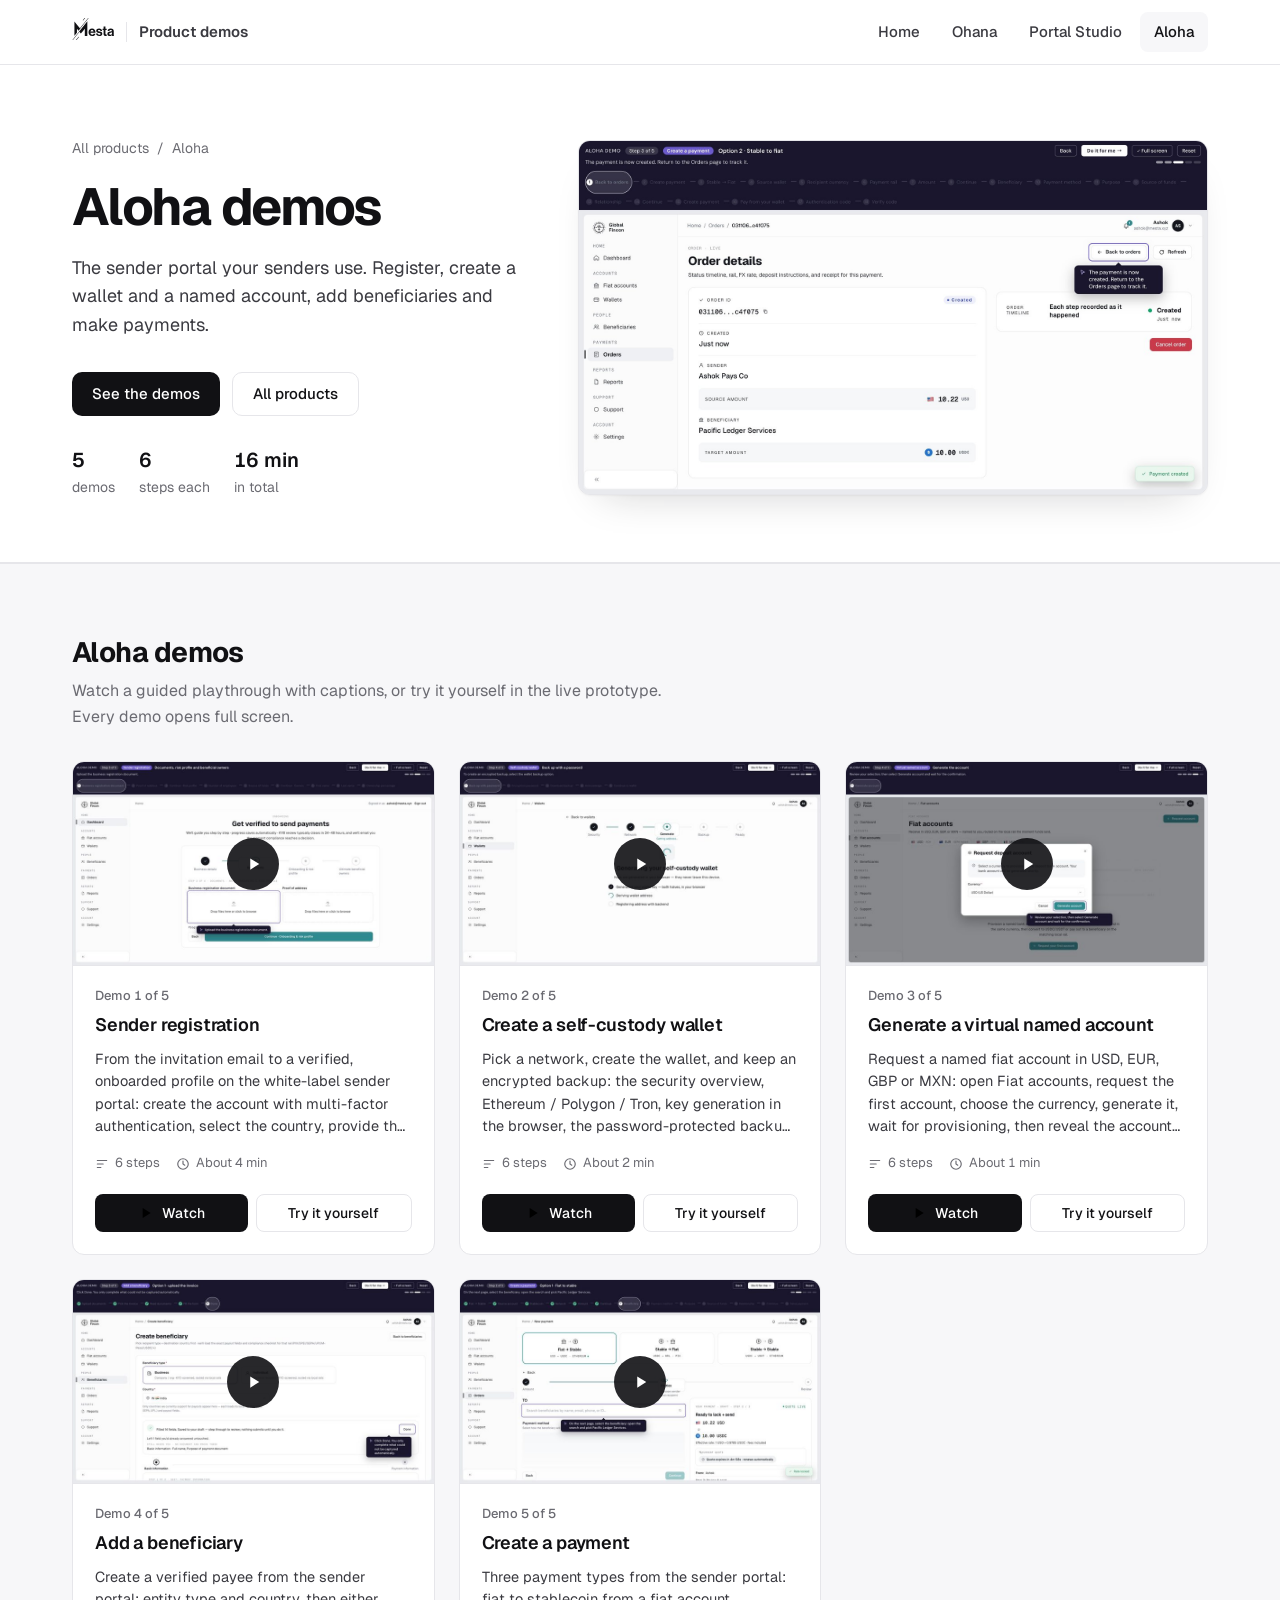
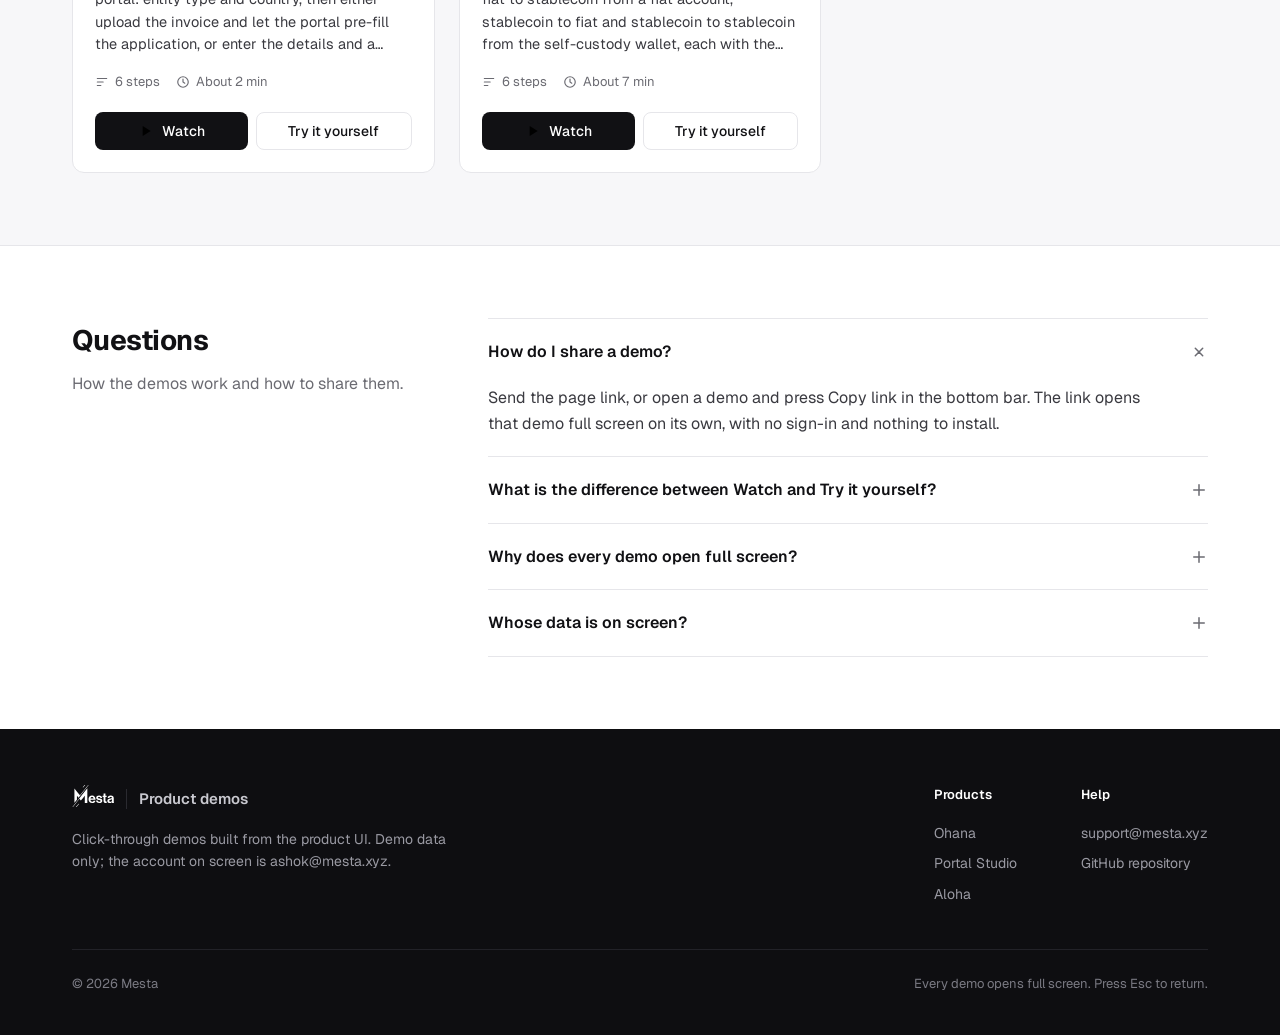
==== commit 492ba1dd: "feat: close every demo with a support step (support@mesta.xyz) Co-Authored-By: Claude Opus 5.5 <nore" ====
--- a/aloha.html
+++ b/aloha.html
@@ -15,7 +15,7 @@
 <section class="hero"><div class="container">
   <div><div class="crumb"><a href="index.html">All products</a><span>/</span><span>Aloha</span></div><h1>Aloha demos</h1><p class="lede">The sender portal your senders use. Register, create a wallet and a named account, add beneficiaries and make payments.</p>
     <div class="actions"><a class="btn btn-primary" href="#demos">See the demos</a><a class="btn btn-secondary" href="index.html">All products</a></div>
-    <div class="meta"><div><b id="m-count">–</b>demos</div><div><b>5</b>steps each</div><div><b id="m-time">–</b>in total</div></div></div>
+    <div class="meta"><div><b id="m-count">–</b>demos</div><div><b>6</b>steps each</div><div><b id="m-time">–</b>in total</div></div></div>
   <div class="frame"><img src="assets/hero-aloha.jpg" width="1600" height="900" alt="Aloha: authorizing a stablecoin payment"></div>
 </div></section>
 <section class="section alt"><div class="container">
